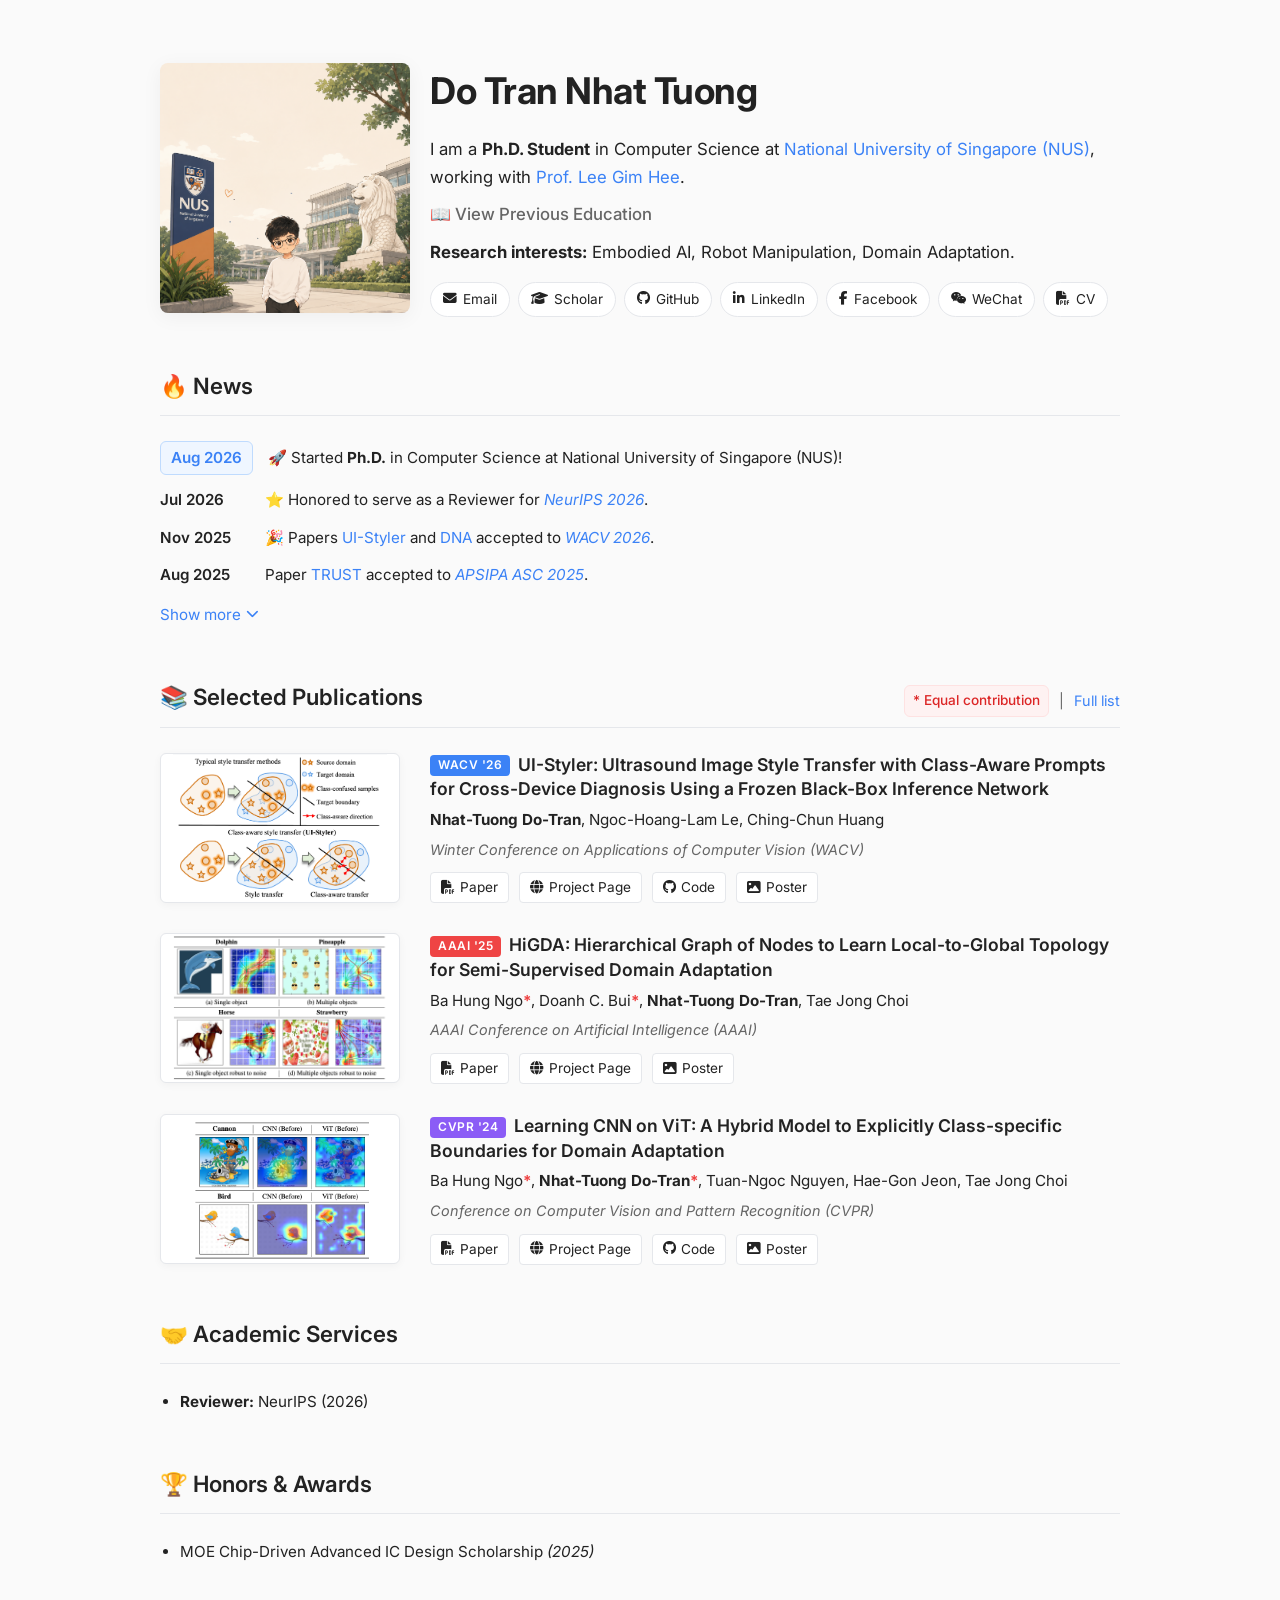
==== index.html @ 67ffa485 "Update Page" ====
<!DOCTYPE html>
<html lang="en">
<head>
    <meta charset="UTF-8">
    <meta name="viewport" content="width=device-width, initial-scale=1.0">
    <title>Tuong | Personal Page</title>
    <!-- Google Fonts: Inter -->
    <link href="https://fonts.googleapis.com/css2?family=Inter:wght@300;400;500;600;700&display=swap" rel="stylesheet">
    <!-- FontAwesome icons -->
    <link rel="stylesheet" href="https://cdnjs.cloudflare.com/ajax/libs/font-awesome/6.4.0/css/all.min.css">
    <style>
        :root {
            --bg-color: #fafafa;
            --text-main: #222222;
            --text-muted: #666666;
            --link-color: #3b82f6; 
            --card-bg: #ffffff;
            --border-color: #e5e7eb;
            --equal-contrib-color: #ef4444; /* Màu đỏ cho dấu sao */
        }

        * {
            box-sizing: border-box;
            margin: 0;
            padding: 0;
        }

        body {
            font-family: 'Inter', sans-serif;
            background-color: var(--bg-color);
            color: var(--text-main);
            line-height: 1.7;
            -webkit-font-smoothing: antialiased;
        }

        .container {
            max-width: 1000px;
            margin: 0 auto;
            padding: 60px 20px;
        }

        a {
            color: var(--link-color);
            text-decoration: none;
            font-weight: 400;
            transition: color 0.2s ease, text-decoration 0.2s ease;
        }

        a:hover {
            text-decoration: underline;
        }

        /* Profile Section Styles */
        .profile-section {
            display: flex;
            align-items: center;
            gap: 20px;
            margin-bottom: 50px;
        }

        .profile-img {
            width: 250px; 
            height: 250px; 
            object-fit: cover;
            border-radius: 8px; 
            box-shadow: 0 4px 20px rgba(0, 0, 0, 0.05);
            flex-shrink: 0;
        }

        .profile-info h1 {
            font-size: 2.3rem;
            font-weight: 700;
            margin-bottom: 12px;
            letter-spacing: -0.5px;
        }

        .profile-info p {
            font-size: 1.05rem;
            color: var(--text-main);
            margin-bottom: 8px;
        }
        
        /* Education Dropdown Styles */
        .edu-details {
            margin-bottom: 10px;
        }
        
        .edu-details summary {
            font-size: 1.05rem;
            color: var(--text-muted);
            cursor: pointer;
            font-weight: 500;
            display: inline-flex;
            align-items: center;
            gap: 5px;
            user-select: none;
            transition: color 0.2s ease;
        }
        
        .edu-details summary:hover {
            color: var(--link-color);
        }

        .edu-details-content {
            padding-left: 15px;
            border-left: 2px solid var(--border-color);
            margin-top: 8px;
            margin-bottom: 15px;
            animation: fadeIn 0.3s ease;
        }
        
        .edu-details-content p {
            font-size: 0.95rem;
            margin-bottom: 5px;
        }
        
        .edu-details-content p:last-child {
            margin-bottom: 0;
        }

        @keyframes fadeIn {
            from { opacity: 0; transform: translateY(-5px); }
            to { opacity: 1; transform: translateY(0); }
        }

        /* Social Links & CV Button Styles */
        .social-links {
            display: flex;
            gap: 8px; 
            margin-top: 15px;
            flex-wrap: wrap; 
        }

        .social-links a, .social-links button {
            display: inline-flex;
            align-items: center;
            justify-content: center;
            padding: 5px 12px; 
            border-radius: 20px;
            background-color: var(--card-bg);
            color: var(--text-main);
            border: 1px solid var(--border-color);
            font-size: 0.85rem; 
            font-family: inherit;
            cursor: pointer;
            transition: all 0.2s ease;
            gap: 6px; 
        }

        .social-links a:hover, .social-links button:hover {
            background-color: var(--text-main);
            color: white;
            text-decoration: none;
            border-color: var(--text-main);
            transform: translateY(-2px);
        }

        /* General Section Styles */
        section {
            margin-bottom: 50px;
        }

        .section-header-wrap {
            display: flex;
            justify-content: space-between;
            align-items: baseline;
            border-bottom: 1px solid var(--border-color);
            padding-bottom: 10px;
            margin-bottom: 25px;
        }

        .section-title {
            font-size: 1.4rem;
            font-weight: 600;
            color: var(--text-main);
        }

        /* News Section Styles */
        .news-list {
            list-style: none;
        }

        .news-item {
            display: flex;
            gap: 15px;
            margin-bottom: 12px;
            font-size: 0.95rem;
            align-items: center;
        }

        .news-date {
            font-weight: 600;
            color: var(--text-main);
            min-width: 90px;
            flex-shrink: 0;
        }

        .edu-milestone-date {
            background-color: #eff6ff;
            color: var(--link-color) !important;
            padding: 3px 10px;
            border-radius: 6px;
            border: 1px solid #bfdbfe;
            text-align: center;
            font-weight: 600;
        }
        
        .hidden-news {
            display: none;
        }
        
        .toggle-news-btn {
            background: none;
            border: none;
            color: var(--link-color);
            cursor: pointer;
            font-size: 0.95rem;
            font-family: inherit;
            padding: 0;
            margin-top: 5px;
            display: inline-flex;
            align-items: center;
            gap: 5px;
        }
        
        .toggle-news-btn:hover {
            text-decoration: underline;
        }

        /* Publications Section Styles */
        .section-notes {
            font-size: 0.9rem;
            color: var(--text-muted);
            display: flex;
            align-items: center;
            gap: 10px;
        }
        
        .highlight-equal {
            background-color: #fef2f2;
            color: #dc2626;
            padding: 3px 8px;
            border-radius: 6px;
            font-weight: 500;
            font-size: 0.85rem;
            border: 1px solid #fee2e2;
        }

        .equal-star {
            color: var(--equal-contrib-color);
            font-weight: 700;
        }

        .paper-card {
            display: flex;
            gap: 30px;
            margin-bottom: 30px;
        }

        .paper-img-wrapper {
            position: relative;
            width: 240px;
            height: 150px;
            flex-shrink: 0;
        }

        .paper-img {
            width: 100%;
            height: 100%;
            object-fit: contain;
            background-color: #ffffff;
            border-radius: 6px;
            border: 1px solid var(--border-color);
            box-shadow: 0 2px 8px rgba(0,0,0,0.04);
        }

        /* Conference Badge Style */
        .conf-badge {
            display: inline-block;
            color: #ffffff;
            font-size: 0.75rem;
            font-weight: 600;
            padding: 2px 8px;
            border-radius: 4px;
            letter-spacing: 0.5px;
            margin-right: 8px;
            vertical-align: middle;
        }
        
        .badge-wacv { background-color: #3b82f6; } 
        .badge-aaai { background-color: #ef4444; } 
        .badge-cvpr { background-color: #8b5cf6; } 

        .paper-content {
            display: flex;
            flex-direction: column;
            justify-content: flex-start;
        }

        .paper-title {
            font-size: 1.1rem;
            font-weight: 600;
            color: var(--text-main);
            margin-bottom: 5px;
            line-height: 1.4;
        }

        .paper-authors {
            font-size: 0.95rem;
            color: var(--text-main);
            margin-bottom: 5px;
        }

        .paper-venue {
            font-size: 0.9rem;
            font-style: italic;
            color: var(--text-muted);
            margin-bottom: 10px;
        }

        .paper-links {
            display: flex;
            gap: 10px;
            flex-wrap: wrap;
        }

        .paper-links a {
            font-size: 0.85rem;
            color: var(--text-main);
            border: 1px solid var(--border-color);
            padding: 3px 10px;
            border-radius: 4px;
            background: var(--card-bg);
            text-decoration: none;
            transition: all 0.2s;
            display: inline-flex;
            align-items: center;
            gap: 5px;
        }

        .paper-links a:hover {
            background: var(--text-main);
            color: white;
            border-color: var(--text-main);
        }

        /* Bullet List Styles for Services & Awards */
        .bullet-list {
            list-style-type: disc;
            padding-left: 20px;
            color: var(--text-main);
        }
        
        .bullet-list li {
            margin-bottom: 8px;
            font-size: 0.95rem;
        }

        /* WeChat QR Modal Styles */
        .modal {
            display: none;
            position: fixed;
            top: 0; left: 0; width: 100%; height: 100%;
            background-color: rgba(0,0,0,0.5);
            z-index: 1000;
            justify-content: center;
            align-items: center;
            backdrop-filter: blur(4px);
        }

        .modal-content {
            background: white;
            padding: 20px;
            border-radius: 12px;
            text-align: center;
            position: relative;
            max-width: 300px;
        }

        .modal-content img {
            max-width: 100%;
            border-radius: 8px;
        }

        .close-modal {
            position: absolute;
            top: 10px;
            right: 15px;
            font-size: 24px;
            cursor: pointer;
            color: #888;
        }

        /* Responsive Design */
        @media (max-width: 768px) {
            .profile-section {
                flex-direction: column;
                text-align: center;
            }
            .social-links {
                justify-content: center;
            }
            .section-header-wrap {
                flex-direction: column;
                align-items: flex-start;
                gap: 5px;
            }
            .paper-card {
                flex-direction: column;
                gap: 15px;
            }
            .paper-img-wrapper {
                width: 100%;
                height: auto;
                max-width: 300px;
                margin: 0 auto;
            }
            .paper-img {
                height: auto;
                aspect-ratio: 1.6;
            }
        }
    </style>
</head>
<body>

    <div class="container">
        <!-- Profile Section -->
        <section class="profile-section">
            <img src="images/profile.PNG" alt="Do Tran Nhat Tuong" class="profile-img">
            <div class="profile-info">
                <h1>Do Tran Nhat Tuong</h1>
                <p>I am a <strong>Ph.D. Student</strong> in Computer Science at <a href="https://www.comp.nus.edu.sg/" target="_blank">National University of Singapore (NUS)</a>, working with <a href="https://www.comp.nus.edu.sg/~leegh/" target="_blank">Prof. Lee Gim Hee</a>.</p>
                
                <!-- Collapsible Education Details -->
                <details class="edu-details">
                    <summary>📖 View Previous Education</summary>
                    <div class="edu-details-content">
                        <p>Previously, I received <strong>Master's</strong> degree in Computer Science at <a href="https://eecsigp.nycu.edu.tw/" target="_blank">National Yang Ming Chiao Tung University (NYCU)</a>, advised by <a href="https://nycu-acm.github.io/ACM_NYCU_website/" target="_blank">Prof. Ching-Chun Huang</a>.</p>
                        <p>Before that, I obtained <strong>Bachelor's</strong> degree at <a href="https://en.hcmute.edu.vn/" target="_blank">Ho Chi Minh City University of Technology and Education (HCMUTE)</a>, advised by <a href="mailto:hieuntr@hcmute.edu.vn">Trung-Hieu Nguyen</a> and <a href="https://scholar.google.com/citations?user=qJ7mWjoAAAAJ" target="_blank">Vu-Hoang Tran</a>.</p>
                    </div>
                </details>
                
                <p><strong>Research interests:</strong> Embodied AI, Robot Manipulation, Domain Adaptation.</p>
                
                <!-- Social & Contact Links -->
                <div class="social-links">
                    <a href="mailto:tuongdotn@u.nus.edu"><i class="fas fa-envelope"></i> Email</a>
                    <a href="https://scholar.google.com/citations?user=UUT7AlUAAAAJ" target="_blank"><i class="fas fa-graduation-cap"></i> Scholar</a>
                    <a href="https://github.com/dotrannhattuong" target="_blank"><i class="fab fa-github"></i> GitHub</a>
                    <a href="https://www.linkedin.com/in/nhat-tuong-do-tran-631215251/" target="_blank"><i class="fab fa-linkedin-in"></i> LinkedIn</a>
                    <a href="https://www.facebook.com/tuong.do.735" target="_blank"><i class="fab fa-facebook-f"></i> Facebook</a>
                    <button onclick="openModal()"><i class="fab fa-weixin"></i> WeChat</button>
                    <a href="https://drive.google.com/file/d/1Uxs-_uDzwR2gE0jSJwXXfY9FnVo6SeeQ/view?usp=sharing" target="_blank"><i class="fas fa-file-pdf"></i> CV</a>
                </div>
            </div>
        </section>

        <!-- News Section -->
        <section>
            <div class="section-header-wrap">
                <h2 class="section-title">🔥 News</h2>
            </div>
            <ul class="news-list">
                <!-- Highlighted Educational & Professional Milestones -->
                <li class="news-item">
                    <div class="news-date edu-milestone-date">Aug 2026</div>
                    <div>🚀 Started <strong>Ph.D.</strong> in Computer Science at National University of Singapore (NUS)!</div>
                </li>
                <li class="news-item">
                    <div class="news-date">Jul 2026</div>
                    <div>⭐ Honored to serve as a Reviewer for <a href="https://neurips.cc/" target="_blank"><em>NeurIPS 2026</em></a>.</div>
                </li>
                <li class="news-item">
                    <div class="news-date">Nov 2025</div>
                    <div>🎉 Papers <a href="https://dotrannhattuong.github.io/UIStyler/" target="_blank">UI-Styler</a> and <a href="https://arxiv.org/abs/2511.22064" target="_blank">DNA</a> accepted to <a href="https://wacv.thecvf.com/Conferences/2026" target="_blank"><em>WACV 2026</em></a>.</div>
                </li>
                <li class="news-item">
                    <div class="news-date">Aug 2025</div>
                    <div>Paper <a href="https://arxiv.org/abs/2509.00508" target="_blank">TRUST</a> accepted to <a href="https://www.apsipa.com/asc_web/apsipa2025/wp/submissionguidelines/" target="_blank"><em>APSIPA ASC 2025</em></a>.</div>
                </li>
                
                <!-- Hidden Older News -->
                <li class="news-item hidden-news">
                    <div class="news-date edu-milestone-date">Jul 2025</div>
                    <div><i class="fas fa-graduation-cap edu-icon" style="color: blue;"></i> Completed <strong>Master</strong> in Computer Science at National Yang Ming Chiao Tung University (NYCU)!</div>
                </li>
                <li class="news-item hidden-news">
                    <div class="news-date">Dec 2024</div>
                    <div>🎉 Paper <a href="https://arxiv.org/pdf/2412.11819" target="_blank">HiGDA</a> accepted to <a href="https://aaai.org/conference/aaai/aaai-25/" target="_blank"><em>AAAI 2025</em></a>.</div>
                </li>
                <li class="news-item hidden-news">
                    <div class="news-date">Sep 2024</div>
                    <div>🎉 Paper <a href="https://openaccess.thecvf.com/content/ACCV2024/papers/Tai_DA2_Degree-Accumulated_Data_Augmentation_on_Point_Clouds_with_Curriculum_Dynamic_ACCV_2024_paper.pdf" target="_blank">DA^2</a> accepted to <a href="https://openaccess.thecvf.com/ACCV2024" target="_blank"><em>ACCV 2024</em></a>.</div>
                </li>
                <li class="news-item hidden-news">
                    <div class="news-date">Jun 2024</div>
                    <div>Paper "Improving Video Retrieval Systems Using Multimodal Fusion and Re-Ranking Algorithm" accepted to <em>GTSD 2024</em>.</div>
                </li>
                <li class="news-item hidden-news">
                    <div class="news-date edu-milestone-date">Feb 2024</div>
                    <div>🚀 Started <strong>Master</strong> in Computer Science at National Yang Ming Chiao Tung University (NYCU)!</div>
                </li>
                <li class="news-item hidden-news">
                    <div class="news-date">Feb 2024</div>
                    <div>🎉 Paper <a href="https://dotrannhattuong.github.io/ECB/website/" target="_blank">ECB</a> accepted to <a href="https://cvpr.thecvf.com/Conferences/2024" target="_blank"><em>CVPR 2024</em></a>.</div>
                </li>
                <li class="news-item hidden-news">
                    <div class="news-date">Jan 2024</div>
                    <div>Paper "Indirect: invertible and discrete noisy image rescaling with enhancement from case-dependent textures" accepted to <em>Multimedia Systems</em>.</div>
                </li>
                <li class="news-item hidden-news">
                    <div class="news-date">May 2023</div>
                    <div>Paper "Efficient Video Retrieval Method Based on Transition Detection and Video Metadata Information" accepted to <em>ICSSE 2023</em>.</div>
                </li>
                <li class="news-item hidden-news">
                    <div class="news-date">Apr 2023</div>
                    <div>Paper "Comprehensive Visual Features and Pseudo Labeling for Robust Natural Language-Based Vehicle Retrieval" accepted to CVPR Workshop 2023 (AI CITY CHALLENGE).</div>
                </li>
            </ul>
            <button id="toggleNewsBtn" class="toggle-news-btn" onclick="toggleNews()">
                Show more <i class="fas fa-chevron-down" style="font-size: 0.8rem;"></i>
            </button>
        </section>

        <!-- Selected Publications Section -->
        <section>
            <div class="section-header-wrap">
                <h2 class="section-title">📚 Selected Publications</h2>
                <div class="section-notes">
                    <span class="highlight-equal">* Equal contribution</span> <span>|</span> <a href="https://scholar.google.com/citations?user=UUT7AlUAAAAJ" target="_blank">Full list</a>
                </div>
            </div>

            <!-- Publication 1: UI-Styler -->
            <div class="paper-card">
                <div class="paper-img-wrapper">
                    <img src="images/UI-Styler.png" alt="UI-Styler" class="paper-img">
                </div>
                <div class="paper-content">
                    <div class="paper-title">
                        <span class="conf-badge badge-wacv">WACV '26</span>UI-Styler: Ultrasound Image Style Transfer with Class-Aware Prompts for Cross-Device Diagnosis Using a Frozen Black-Box Inference Network
                    </div>
                    <div class="paper-authors">
                        <strong>Nhat-Tuong Do-Tran</strong>, Ngoc-Hoang-Lam Le, Ching-Chun Huang
                    </div>
                    <div class="paper-venue">Winter Conference on Applications of Computer Vision (WACV)</div>
                    <div class="paper-links">
                        <a href="https://arxiv.org/pdf/2511.17155" target="_blank"><i class="fas fa-file-pdf"></i> Paper</a>
                        <a href="https://dotrannhattuong.github.io/UIStyler/" target="_blank"><i class="fas fa-globe"></i> Project Page</a>
                        <a href="https://github.com/nycu-acm/UIStyler" target="_blank"><i class="fab fa-github"></i> Code</a>
                        <a href="https://wacv.thecvf.com/media/PosterPDFs/WACV%202026/576.png?t=1771572590.8286595" target="_blank"><i class="fas fa-image"></i> Poster</a>
                    </div>
                </div>
            </div>

            <!-- Publication 2: HiGDA -->
            <div class="paper-card">
                <div class="paper-img-wrapper">
                    <img src="images/HiGDA.png" alt="HiGDA" class="paper-img">
                </div>
                <div class="paper-content">
                    <div class="paper-title">
                        <span class="conf-badge badge-aaai">AAAI '25</span>HiGDA: Hierarchical Graph of Nodes to Learn Local-to-Global Topology for Semi-Supervised Domain Adaptation
                    </div>
                    <div class="paper-authors">
                        Ba Hung Ngo<span class="equal-star">*</span>, Doanh C. Bui<span class="equal-star">*</span>, <strong>Nhat-Tuong Do-Tran</strong>, Tae Jong Choi
                    </div>
                    <div class="paper-venue">AAAI Conference on Artificial Intelligence (AAAI)</div>
                    <div class="paper-links">
                        <a href="https://arxiv.org/pdf/2412.11819" target="_blank"><i class="fas fa-file-pdf"></i> Paper</a>
                        <a href="https://underline.io/lecture/110811-higda-hierarchical-graph-of-nodes-to-learn-local-to-global-topology-for-semi-supervised-domain-adaptation" target="_blank"><i class="fas fa-globe"></i> Project Page</a>
                        <a href="https://underline.io/lecture/110811-higda-hierarchical-graph-of-nodes-to-learn-local-to-global-topology-for-semi-supervised-domain-adaptation?posterExpanded=true" target="_blank"><i class="fas fa-image"></i> Poster</a>
                    </div>
                </div>
            </div>

            <!-- Publication 3: Learning CNN on ViT -->
            <div class="paper-card">
                <div class="paper-img-wrapper">
                    <img src="images/ECB.png" alt="Learning CNN on ViT" class="paper-img">
                </div>
                <div class="paper-content">
                    <div class="paper-title">
                        <span class="conf-badge badge-cvpr">CVPR '24</span>Learning CNN on ViT: A Hybrid Model to Explicitly Class-specific Boundaries for Domain Adaptation
                    </div>
                    <div class="paper-authors">
                        Ba Hung Ngo<span class="equal-star">*</span>, <strong>Nhat-Tuong Do-Tran<span class="equal-star">*</span></strong>, Tuan-Ngoc Nguyen, Hae-Gon Jeon, Tae Jong Choi
                    </div>
                    <div class="paper-venue">Conference on Computer Vision and Pattern Recognition (CVPR)</div>
                    <div class="paper-links">
                        <a href="https://arxiv.org/pdf/2403.18360" target="_blank"><i class="fas fa-file-pdf"></i> Paper</a>
                        <a href="https://dotrannhattuong.github.io/ECB/website/" target="_blank"><i class="fas fa-globe"></i> Project Page</a>
                        <a href="https://github.com/dotrannhattuong/ECB" target="_blank"><i class="fab fa-github"></i> Code</a>
                        <a href="https://cvpr.thecvf.com/media/PosterPDFs/CVPR%202024/31056.png?t=1715258066.8693933" target="_blank"><i class="fas fa-image"></i> Poster</a>
                    </div>
                </div>
            </div>
        </section>

        <!-- Academic Services Section -->
        <section>
            <div class="section-header-wrap">
                <h2 class="section-title">🤝 Academic Services</h2>
            </div>
            <ul class="bullet-list">
                <li><strong>Reviewer:</strong> NeurIPS (2026)</li>
            </ul>
        </section>

        <!-- Honors & Awards Section -->
        <section>
            <div class="section-header-wrap">
                <h2 class="section-title">🏆 Honors & Awards</h2>
            </div>
            <ul class="bullet-list">
                <li>MOE Chip-Driven Advanced IC Design Scholarship <i>(2025)</i></li>
            </ul>
        </section>

    </div>

    <!-- WeChat QR Modal Window -->
    <div id="wechatModal" class="modal">
        <div class="modal-content">
            <span class="close-modal" onclick="closeModal()">&times;</span>
            <h3 style="margin-bottom: 15px; font-size: 1.1rem;">My WeChat</h3>
            <img src="images/wechat_qr.JPG" alt="WeChat QR Code">
        </div>
    </div>

    <!-- JavaScript for Modal and News Toggle -->
    <script>
        // Modal functionality for WeChat QR code
        var modal = document.getElementById("wechatModal");
        
        function openModal() {
            modal.style.display = "flex";
        }
        
        function closeModal() {
            modal.style.display = "none";
        }
        
        window.onclick = function(event) {
            if (event.target == modal) {
                modal.style.display = "none";
            }
        }

        // Toggle functionality for "Show more" / "Show less" news items
        function toggleNews() {
            var hiddenItems = document.querySelectorAll('.hidden-news');
            var btn = document.getElementById('toggleNewsBtn');
            var isHidden = hiddenItems[0].style.display === '' || hiddenItems[0].style.display === 'none';

            hiddenItems.forEach(function(item) {
                item.style.display = isHidden ? 'flex' : 'none';
            });

            if (isHidden) {
                btn.innerHTML = 'Show less <i class="fas fa-chevron-up" style="font-size: 0.8rem;"></i>';
            } else {
                btn.innerHTML = 'Show more <i class="fas fa-chevron-down" style="font-size: 0.8rem;"></i>';
            }
        }
    </script>
</body>
</html>
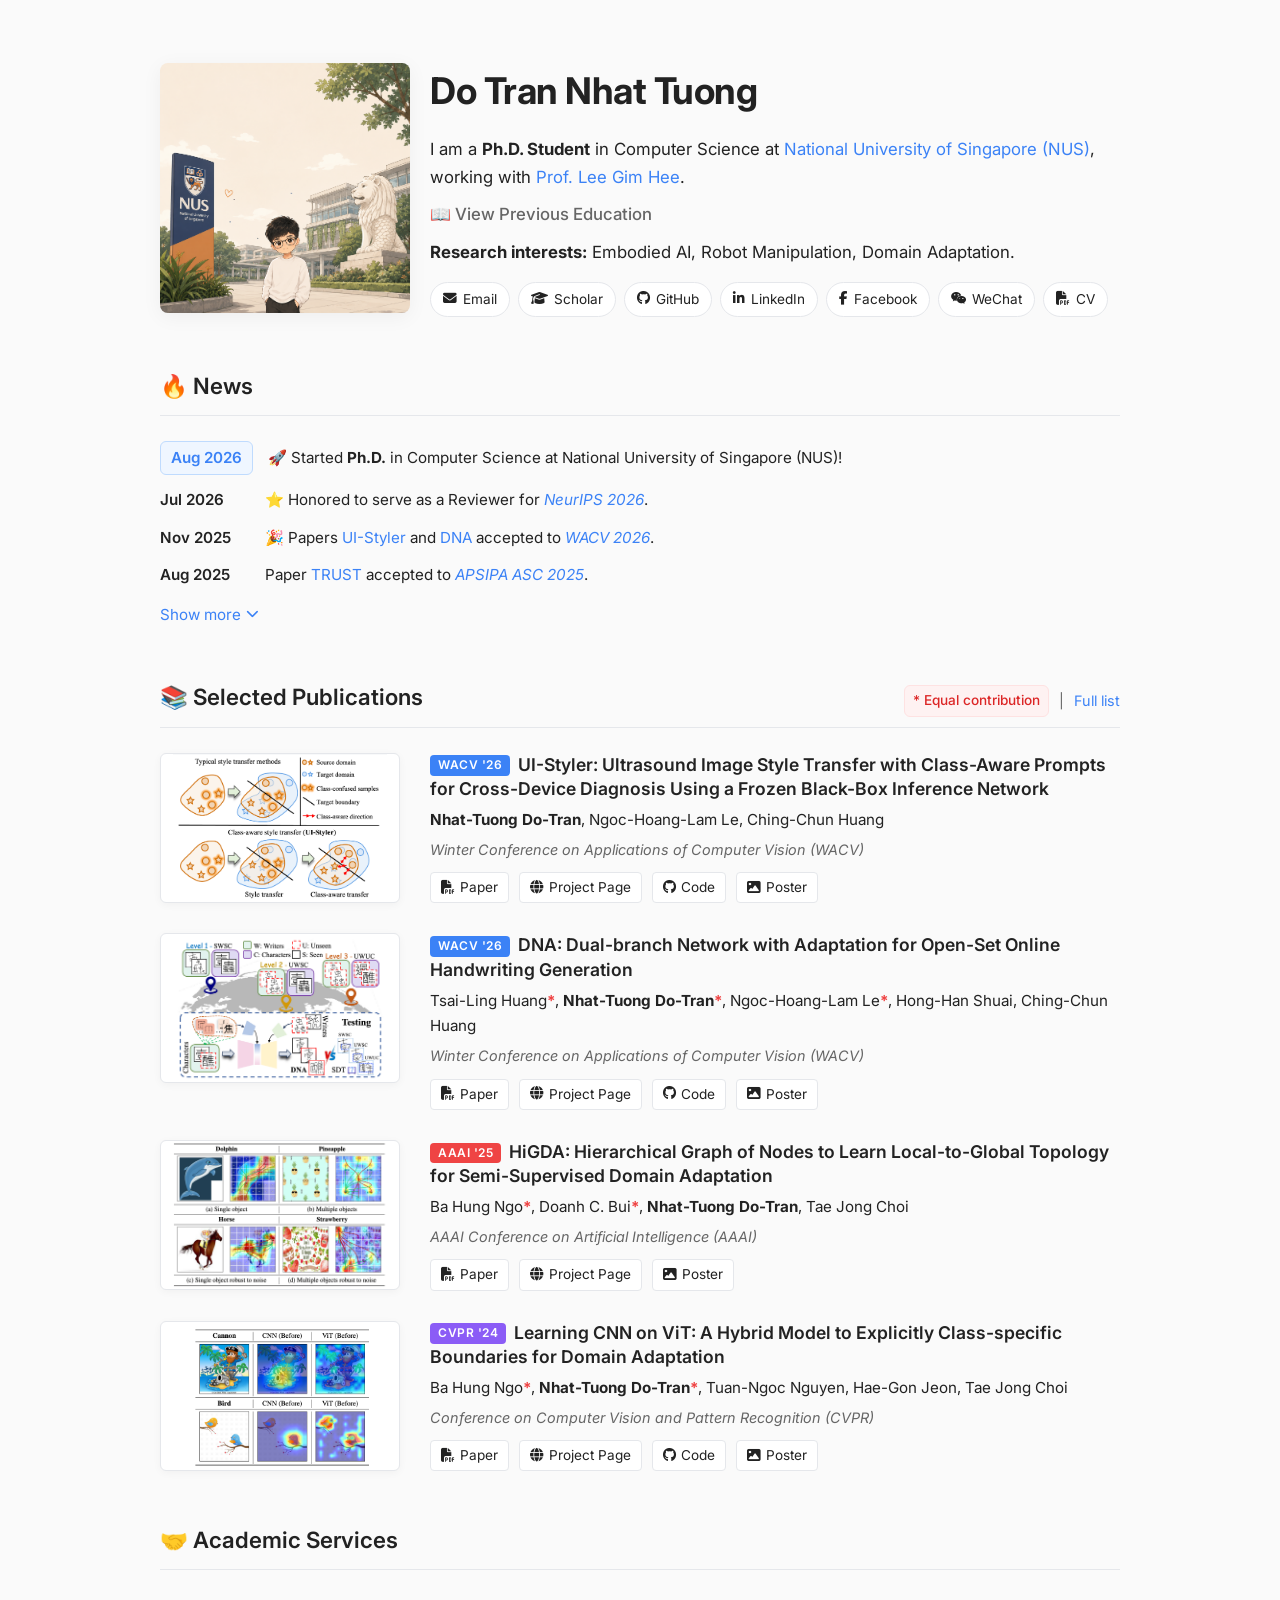
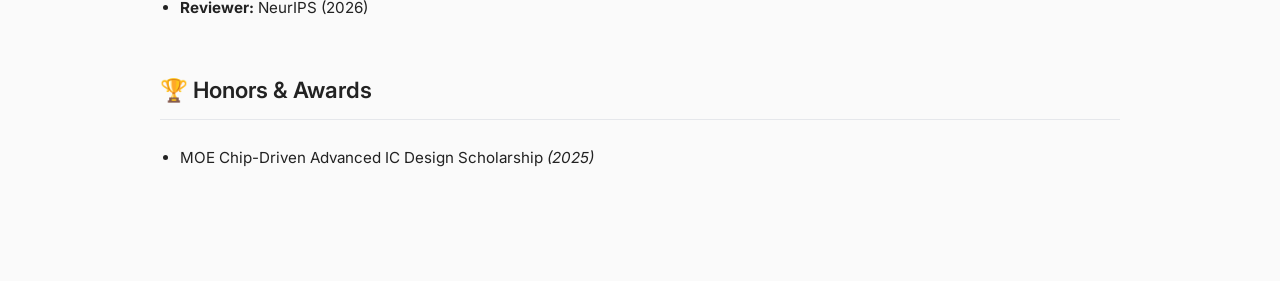
==== commit a70e869d: "Update Page" ====
--- a/index.html
+++ b/index.html
@@ -473,11 +473,11 @@
                 </li>
                 <li class="news-item">
                     <div class="news-date">Nov 2025</div>
-                    <div>🎉 Papers <a href="https://dotrannhattuong.github.io/UIStyler/" target="_blank">UI-Styler</a> and <a href="https://arxiv.org/abs/2511.22064" target="_blank">DNA</a> accepted to <a href="https://wacv.thecvf.com/Conferences/2026" target="_blank"><em>WACV 2026</em></a>.</div>
+                    <div>🎉 Papers <a href="https://dotrannhattuong.github.io/UIStyler/" target="_blank">UI-Styler</a> and <a href="https://arxiv.org/abs/2511.22064" target="_blank">DNA</a> accepted to <a href="https://wacv2026.thecvf.com/" target="_blank"><em>WACV 2026</em></a>.</div>
                 </li>
                 <li class="news-item">
                     <div class="news-date">Aug 2025</div>
-                    <div>Paper <a href="https://arxiv.org/abs/2509.00508" target="_blank">TRUST</a> accepted to <a href="https://www.apsipa.com/asc_web/apsipa2025/wp/submissionguidelines/" target="_blank"><em>APSIPA ASC 2025</em></a>.</div>
+                    <div>Paper <a href="https://arxiv.org/abs/2509.00508" target="_blank">TRUST</a> accepted to <a href="https://www.apsipa2025.org/" target="_blank"><em>APSIPA ASC 2025</em></a>.</div>
                 </li>
                 
                 <!-- Hidden Older News -->
@@ -491,7 +491,7 @@
                 </li>
                 <li class="news-item hidden-news">
                     <div class="news-date">Sep 2024</div>
-                    <div>🎉 Paper <a href="https://openaccess.thecvf.com/content/ACCV2024/papers/Tai_DA2_Degree-Accumulated_Data_Augmentation_on_Point_Clouds_with_Curriculum_Dynamic_ACCV_2024_paper.pdf" target="_blank">DA^2</a> accepted to <a href="https://openaccess.thecvf.com/ACCV2024" target="_blank"><em>ACCV 2024</em></a>.</div>
+                    <div>🎉 Paper <a href="https://openaccess.thecvf.com/content/ACCV2024/papers/Tai_DA2_Degree-Accumulated_Data_Augmentation_on_Point_Clouds_with_Curriculum_Dynamic_ACCV_2024_paper.pdf" target="_blank">DA^2</a> accepted to <a href="https://accv2024.org/" target="_blank"><em>ACCV 2024</em></a>.</div>
                 </li>
                 <li class="news-item hidden-news">
                     <div class="news-date">Jun 2024</div>
@@ -503,7 +503,7 @@
                 </li>
                 <li class="news-item hidden-news">
                     <div class="news-date">Feb 2024</div>
-                    <div>🎉 Paper <a href="https://dotrannhattuong.github.io/ECB/website/" target="_blank">ECB</a> accepted to <a href="https://cvpr.thecvf.com/Conferences/2024" target="_blank"><em>CVPR 2024</em></a>.</div>
+                    <div>🎉 Paper <a href="https://dotrannhattuong.github.io/ECB/website/" target="_blank">ECB</a> accepted to <a href="https://cvpr.thecvf.com/" target="_blank"><em>CVPR 2024</em></a>.</div>
                 </li>
                 <li class="news-item hidden-news">
                     <div class="news-date">Jan 2024</div>
@@ -554,7 +554,29 @@
                 </div>
             </div>
 
-            <!-- Publication 2: HiGDA -->
+            <!-- Publication 2: DNA -->
+            <div class="paper-card">
+                <div class="paper-img-wrapper">
+                    <img src="images/DNA.png" alt="DNA" class="paper-img">
+                </div>
+                <div class="paper-content">
+                    <div class="paper-title">
+                        <span class="conf-badge badge-wacv">WACV '26</span>DNA: Dual-branch Network with Adaptation for Open-Set Online Handwriting Generation
+                    </div>
+                    <div class="paper-authors">
+                        Tsai-Ling Huang<span class="equal-star">*</span>, <strong>Nhat-Tuong Do-Tran</strong><span class="equal-star">*</span>, Ngoc-Hoang-Lam Le<span class="equal-star">*</span>, Hong-Han Shuai, Ching-Chun Huang
+                    </div>
+                    <div class="paper-venue">Winter Conference on Applications of Computer Vision (WACV)</div>
+                    <div class="paper-links">
+                        <a href="https://arxiv.org/abs/2511.22064" target="_blank"><i class="fas fa-file-pdf"></i> Paper</a>
+                        <a href="https://wacv.thecvf.com/virtual/2026/poster/915" target="_blank"><i class="fas fa-globe"></i> Project Page</a>
+                        <a href="https://github.com/nycu-acm/DNA" target="_blank"><i class="fab fa-github"></i> Code</a>
+                        <a href="https://wacv.thecvf.com/media/PosterPDFs/WACV%202026/915.png?t=1771572847.4441223" target="_blank"><i class="fas fa-image"></i> Poster</a>
+                    </div>
+                </div>
+            </div>
+
+            <!-- Publication 3: HiGDA -->
             <div class="paper-card">
                 <div class="paper-img-wrapper">
                     <img src="images/HiGDA.png" alt="HiGDA" class="paper-img">
@@ -575,7 +597,7 @@
                 </div>
             </div>
 
-            <!-- Publication 3: Learning CNN on ViT -->
+            <!-- Publication 4: Learning CNN on ViT -->
             <div class="paper-card">
                 <div class="paper-img-wrapper">
                     <img src="images/ECB.png" alt="Learning CNN on ViT" class="paper-img">
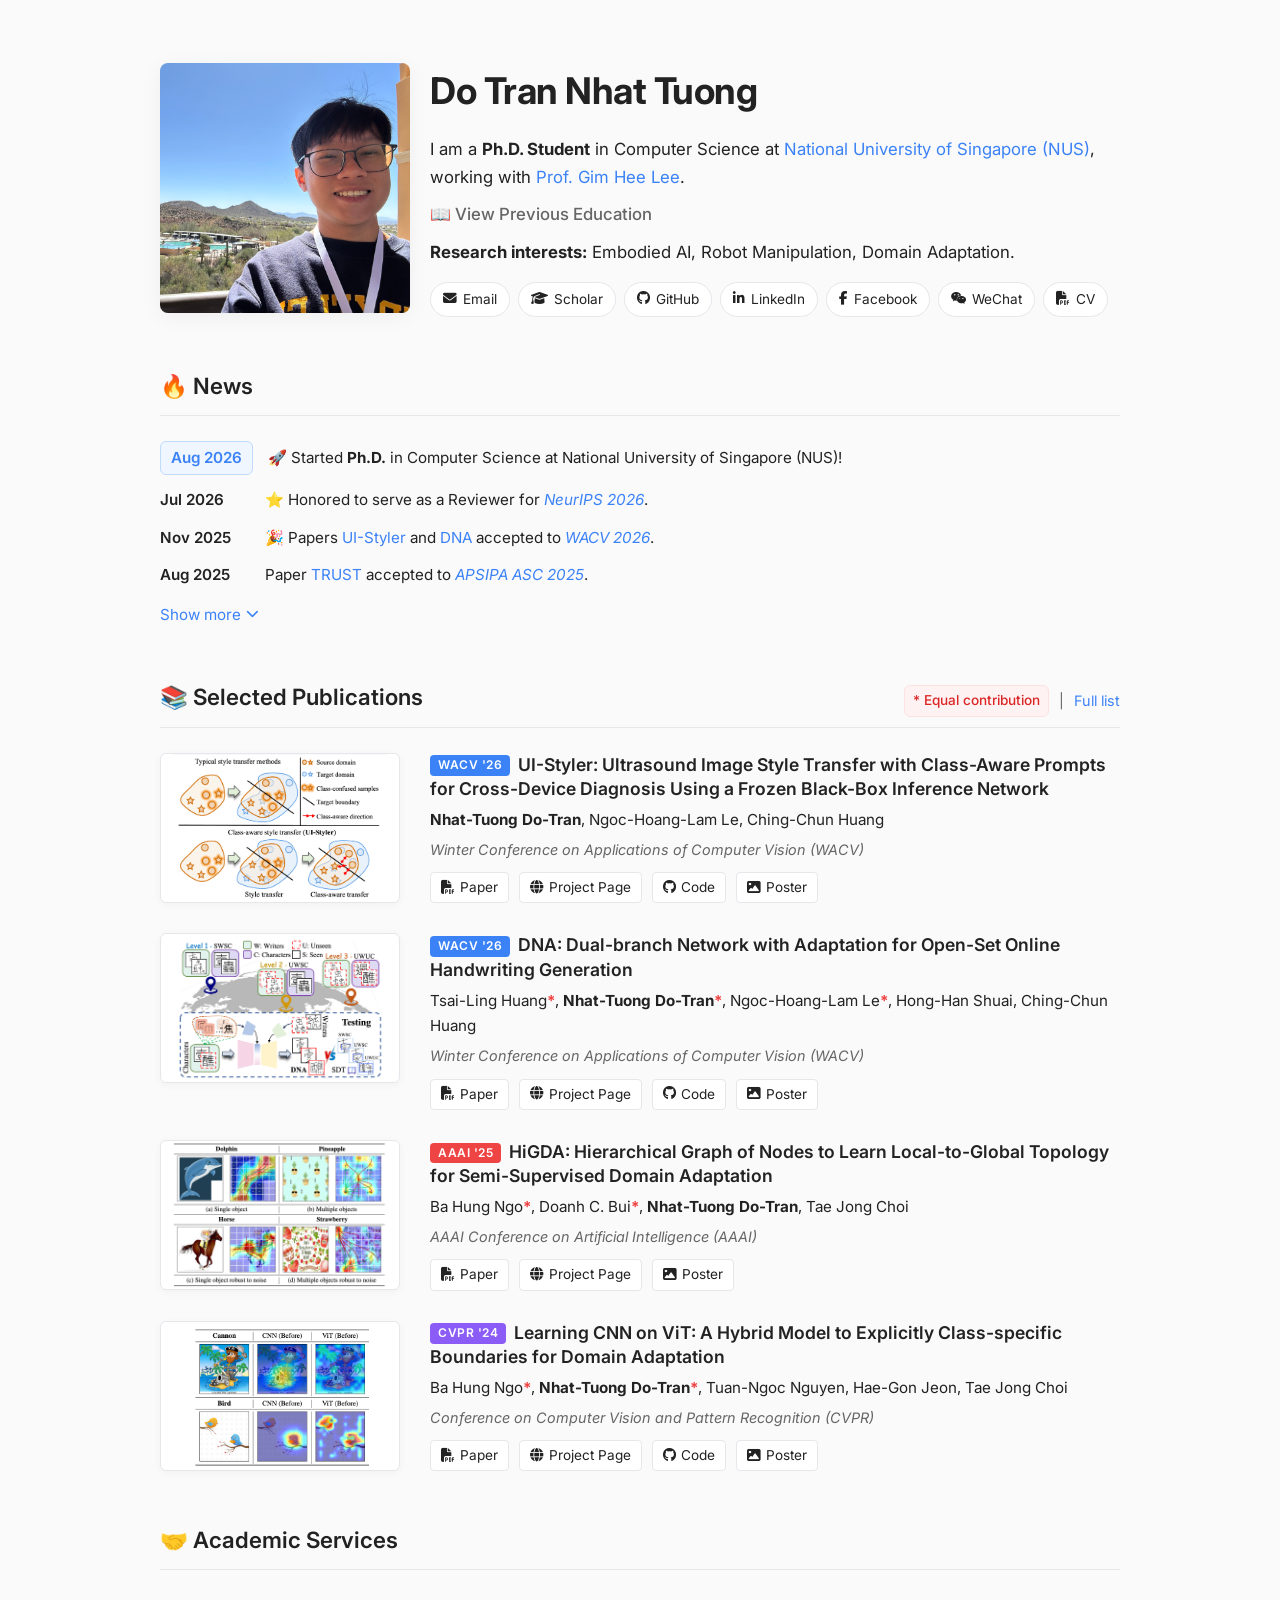
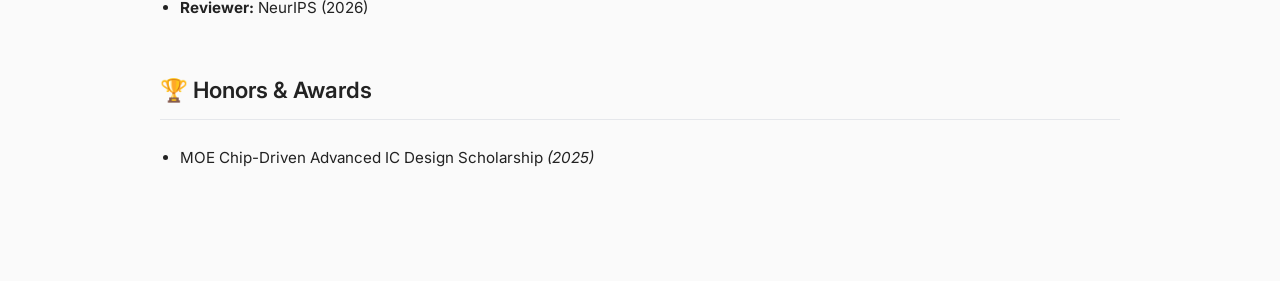
==== commit 0c4c32c5: "Update page" ====
--- a/index.html
+++ b/index.html
@@ -430,7 +430,7 @@
             <img src="images/profile.PNG" alt="Do Tran Nhat Tuong" class="profile-img">
             <div class="profile-info">
                 <h1>Do Tran Nhat Tuong</h1>
-                <p>I am a <strong>Ph.D. Student</strong> in Computer Science at <a href="https://www.comp.nus.edu.sg/" target="_blank">National University of Singapore (NUS)</a>, working with <a href="https://www.comp.nus.edu.sg/~leegh/" target="_blank">Prof. Lee Gim Hee</a>.</p>
+                <p>I am a <strong>Ph.D. Student</strong> in Computer Science at <a href="https://www.comp.nus.edu.sg/" target="_blank">National University of Singapore (NUS)</a>, working with <a href="https://www.comp.nus.edu.sg/~leegh/" target="_blank">Prof. Gim Hee Lee</a>.</p>
                 
                 <!-- Collapsible Education Details -->
                 <details class="edu-details">
@@ -688,4 +688,4 @@
         }
     </script>
 </body>
-</html>+</html>
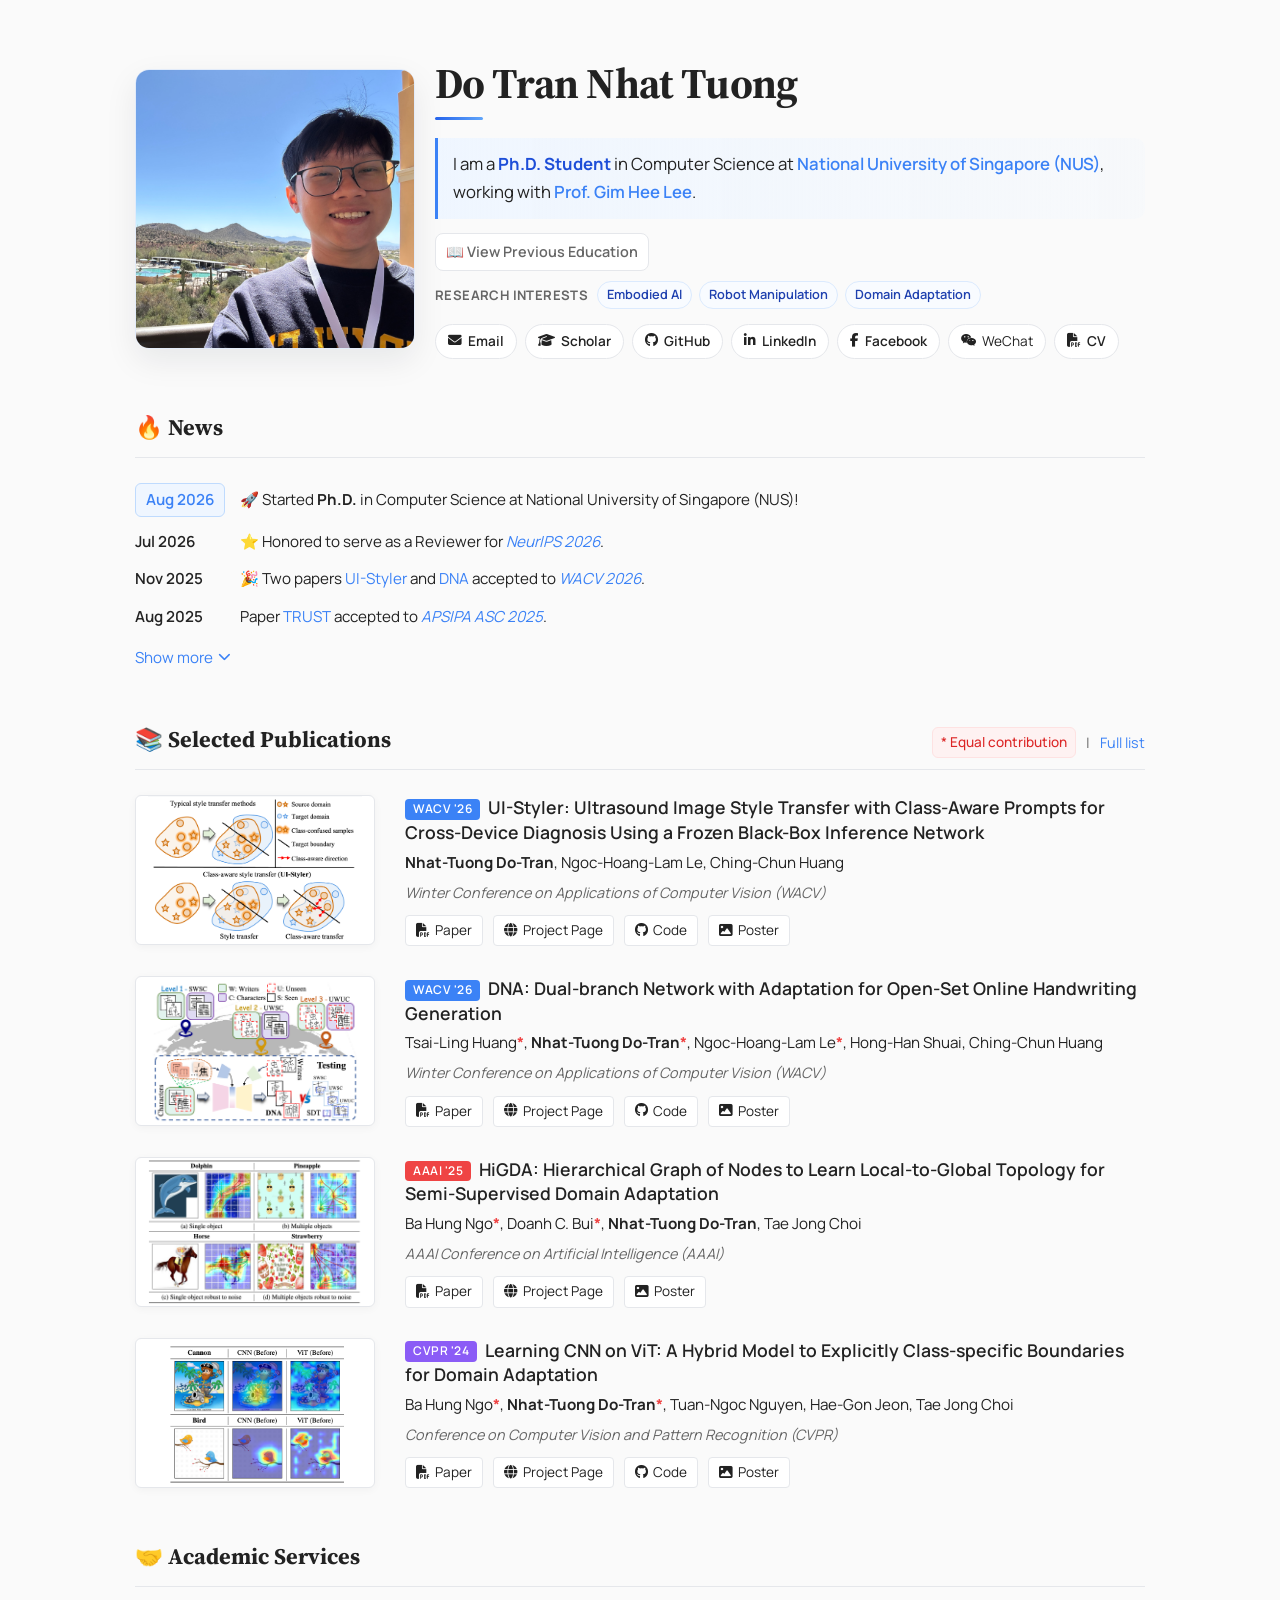
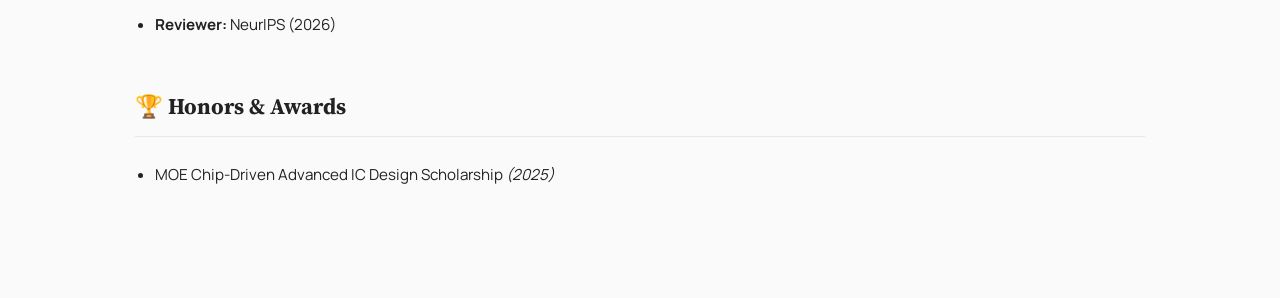
==== commit b21238af: "Update Profile" ====
--- a/index.html
+++ b/index.html
@@ -4,8 +4,8 @@
     <meta charset="UTF-8">
     <meta name="viewport" content="width=device-width, initial-scale=1.0">
     <title>Tuong | Personal Page</title>
-    <!-- Google Fonts: Inter -->
-    <link href="https://fonts.googleapis.com/css2?family=Inter:wght@300;400;500;600;700&display=swap" rel="stylesheet">
+    <!-- Google Fonts: Manrope + Source Serif 4 -->
+    <link href="https://fonts.googleapis.com/css2?family=Manrope:wght@400;500;600;700&family=Source+Serif+4:opsz,wght@8..60,600;8..60,700&display=swap" rel="stylesheet">
     <!-- FontAwesome icons -->
     <link rel="stylesheet" href="https://cdnjs.cloudflare.com/ajax/libs/font-awesome/6.4.0/css/all.min.css">
     <style>
@@ -26,7 +26,7 @@
         }
 
         body {
-            font-family: 'Inter', sans-serif;
+            font-family: 'Manrope', sans-serif;
             background-color: var(--bg-color);
             color: var(--text-main);
             line-height: 1.7;
@@ -34,7 +34,7 @@
         }
 
         .container {
-            max-width: 1000px;
+            max-width: 1050px;
             margin: 0 auto;
             padding: 60px 20px;
         }
@@ -59,25 +59,55 @@
         }
 
         .profile-img {
-            width: 250px; 
-            height: 250px; 
+            width: 280px; 
+            height: 280px; 
             object-fit: cover;
-            border-radius: 8px; 
-            box-shadow: 0 4px 20px rgba(0, 0, 0, 0.05);
+            border: 1px solid rgba(59, 130, 246, 0.12);
+            border-radius: 14px;
+            box-shadow: 0 12px 32px rgba(15, 23, 42, 0.08);
             flex-shrink: 0;
         }
 
         .profile-info h1 {
-            font-size: 2.3rem;
+            font-family: 'Source Serif 4', serif;
+            font-size: 2.65rem;
             font-weight: 700;
-            margin-bottom: 12px;
-            letter-spacing: -0.5px;
+            line-height: 1.1;
+            margin-bottom: 18px;
+            letter-spacing: -0.7px;
+        }
+
+        .profile-info h1::after {
+            content: '';
+            display: block;
+            width: 48px;
+            height: 3px;
+            margin-top: 10px;
+            border-radius: 999px;
+            background: linear-gradient(90deg, #2563eb, #60a5fa);
         }
 
         .profile-info p {
             font-size: 1.05rem;
             color: var(--text-main);
             margin-bottom: 8px;
+        }
+
+        .profile-intro {
+            padding: 12px 15px;
+            margin-bottom: 14px !important;
+            border-left: 3px solid #3b82f6;
+            border-radius: 0 10px 10px 0;
+            background: linear-gradient(90deg, #eff6ff 0%, rgba(239, 246, 255, 0.25) 100%);
+        }
+
+        .profile-intro strong {
+            color: #1d4ed8;
+            font-weight: 700;
+        }
+
+        .profile-info a {
+            font-weight: 600;
         }
         
         /* Education Dropdown Styles */
@@ -86,19 +116,31 @@
         }
         
         .edu-details summary {
-            font-size: 1.05rem;
+            padding: 6px 10px;
+            border: 1px solid var(--border-color);
+            border-radius: 8px;
+            background: var(--card-bg);
+            font-size: 0.9rem;
             color: var(--text-muted);
             cursor: pointer;
-            font-weight: 500;
+            font-weight: 600;
             display: inline-flex;
             align-items: center;
             gap: 5px;
             user-select: none;
-            transition: color 0.2s ease;
+            transition: color 0.2s ease, border-color 0.2s ease, background 0.2s ease;
         }
         
         .edu-details summary:hover {
             color: var(--link-color);
+            border-color: #bfdbfe;
+            background: #f8fbff;
+        }
+
+        .edu-details[open] summary {
+            color: #1d4ed8;
+            border-color: #bfdbfe;
+            background: #eff6ff;
         }
 
         .edu-details-content {
@@ -123,6 +165,34 @@
             to { opacity: 1; transform: translateY(0); }
         }
 
+        .research-interests {
+            display: flex;
+            align-items: center;
+            flex-wrap: wrap;
+            gap: 7px;
+            margin-top: 4px;
+        }
+
+        .research-label {
+            color: var(--text-muted);
+            font-size: 0.82rem;
+            font-weight: 700;
+            letter-spacing: 0.03em;
+            margin-right: 2px;
+            text-transform: uppercase;
+        }
+
+        .research-tag {
+            padding: 5px 9px;
+            border: 1px solid #dbeafe;
+            border-radius: 999px;
+            background: #f8fbff;
+            color: #1e40af;
+            font-size: 0.8rem;
+            font-weight: 600;
+            line-height: 1.2;
+        }
+
         /* Social Links & CV Button Styles */
         .social-links {
             display: flex;
@@ -170,8 +240,9 @@
         }
 
         .section-title {
+            font-family: 'Source Serif 4', serif;
             font-size: 1.4rem;
-            font-weight: 600;
+            font-weight: 700;
             color: var(--text-main);
         }
 
@@ -397,6 +468,19 @@
                 flex-direction: column;
                 text-align: center;
             }
+            .profile-info h1::after {
+                margin-left: auto;
+                margin-right: auto;
+            }
+            .profile-intro {
+                border-left: 0;
+                border-top: 3px solid #3b82f6;
+                border-radius: 10px;
+                text-align: left;
+            }
+            .research-interests {
+                justify-content: center;
+            }
             .social-links {
                 justify-content: center;
             }
@@ -430,18 +514,24 @@
             <img src="images/profile.PNG" alt="Do Tran Nhat Tuong" class="profile-img">
             <div class="profile-info">
                 <h1>Do Tran Nhat Tuong</h1>
-                <p>I am a <strong>Ph.D. Student</strong> in Computer Science at <a href="https://www.comp.nus.edu.sg/" target="_blank">National University of Singapore (NUS)</a>, working with <a href="https://www.comp.nus.edu.sg/~leegh/" target="_blank">Prof. Gim Hee Lee</a>.</p>
+                <p class="profile-intro">I am a <strong>Ph.D. Student</strong> in Computer Science at <a href="https://www.comp.nus.edu.sg/" target="_blank">National University of Singapore (NUS)</a>, working with <a href="https://www.comp.nus.edu.sg/~leegh/" target="_blank">Prof. Gim Hee Lee</a>.</p>
                 
                 <!-- Collapsible Education Details -->
                 <details class="edu-details">
                     <summary>📖 View Previous Education</summary>
                     <div class="edu-details-content">
                         <p>Previously, I received <strong>Master's</strong> degree in Computer Science at <a href="https://eecsigp.nycu.edu.tw/" target="_blank">National Yang Ming Chiao Tung University (NYCU)</a>, advised by <a href="https://nycu-acm.github.io/ACM_NYCU_website/" target="_blank">Prof. Ching-Chun Huang</a>.</p>
+                        <p>I have also been fortunate to build long-term collaborations with <a href="https://sites.google.com/site/hgjeoncv/" target="_blank">Prof. Hae-Gon Jeon</a>, <a href="https://dblp.org/pid/150/1657.html" target="_blank">Prof. Tae Jong Choi</a>, <a href="https://sites.google.com/view/bahungngo1991" target="_blank">Dr. Ba Hung Ngo</a>, and <a href="https://caodoanh2001.github.io/" target="_blank">Dr. Doanh C. Bui</a>.</p>
                         <p>Before that, I obtained <strong>Bachelor's</strong> degree at <a href="https://en.hcmute.edu.vn/" target="_blank">Ho Chi Minh City University of Technology and Education (HCMUTE)</a>, advised by <a href="mailto:hieuntr@hcmute.edu.vn">Trung-Hieu Nguyen</a> and <a href="https://scholar.google.com/citations?user=qJ7mWjoAAAAJ" target="_blank">Vu-Hoang Tran</a>.</p>
                     </div>
                 </details>
                 
-                <p><strong>Research interests:</strong> Embodied AI, Robot Manipulation, Domain Adaptation.</p>
+                <div class="research-interests" aria-label="Research interests">
+                    <span class="research-label">Research interests</span>
+                    <span class="research-tag">Embodied AI</span>
+                    <span class="research-tag">Robot Manipulation</span>
+                    <span class="research-tag">Domain Adaptation</span>
+                </div>
                 
                 <!-- Social & Contact Links -->
                 <div class="social-links">
@@ -473,7 +563,7 @@
                 </li>
                 <li class="news-item">
                     <div class="news-date">Nov 2025</div>
-                    <div>🎉 Papers <a href="https://dotrannhattuong.github.io/UIStyler/" target="_blank">UI-Styler</a> and <a href="https://arxiv.org/abs/2511.22064" target="_blank">DNA</a> accepted to <a href="https://wacv2026.thecvf.com/" target="_blank"><em>WACV 2026</em></a>.</div>
+                    <div>🎉 Two papers <a href="https://dotrannhattuong.github.io/UIStyler/" target="_blank">UI-Styler</a> and <a href="https://arxiv.org/abs/2511.22064" target="_blank">DNA</a> accepted to <a href="https://wacv2026.thecvf.com/" target="_blank"><em>WACV 2026</em></a>.</div>
                 </li>
                 <li class="news-item">
                     <div class="news-date">Aug 2025</div>
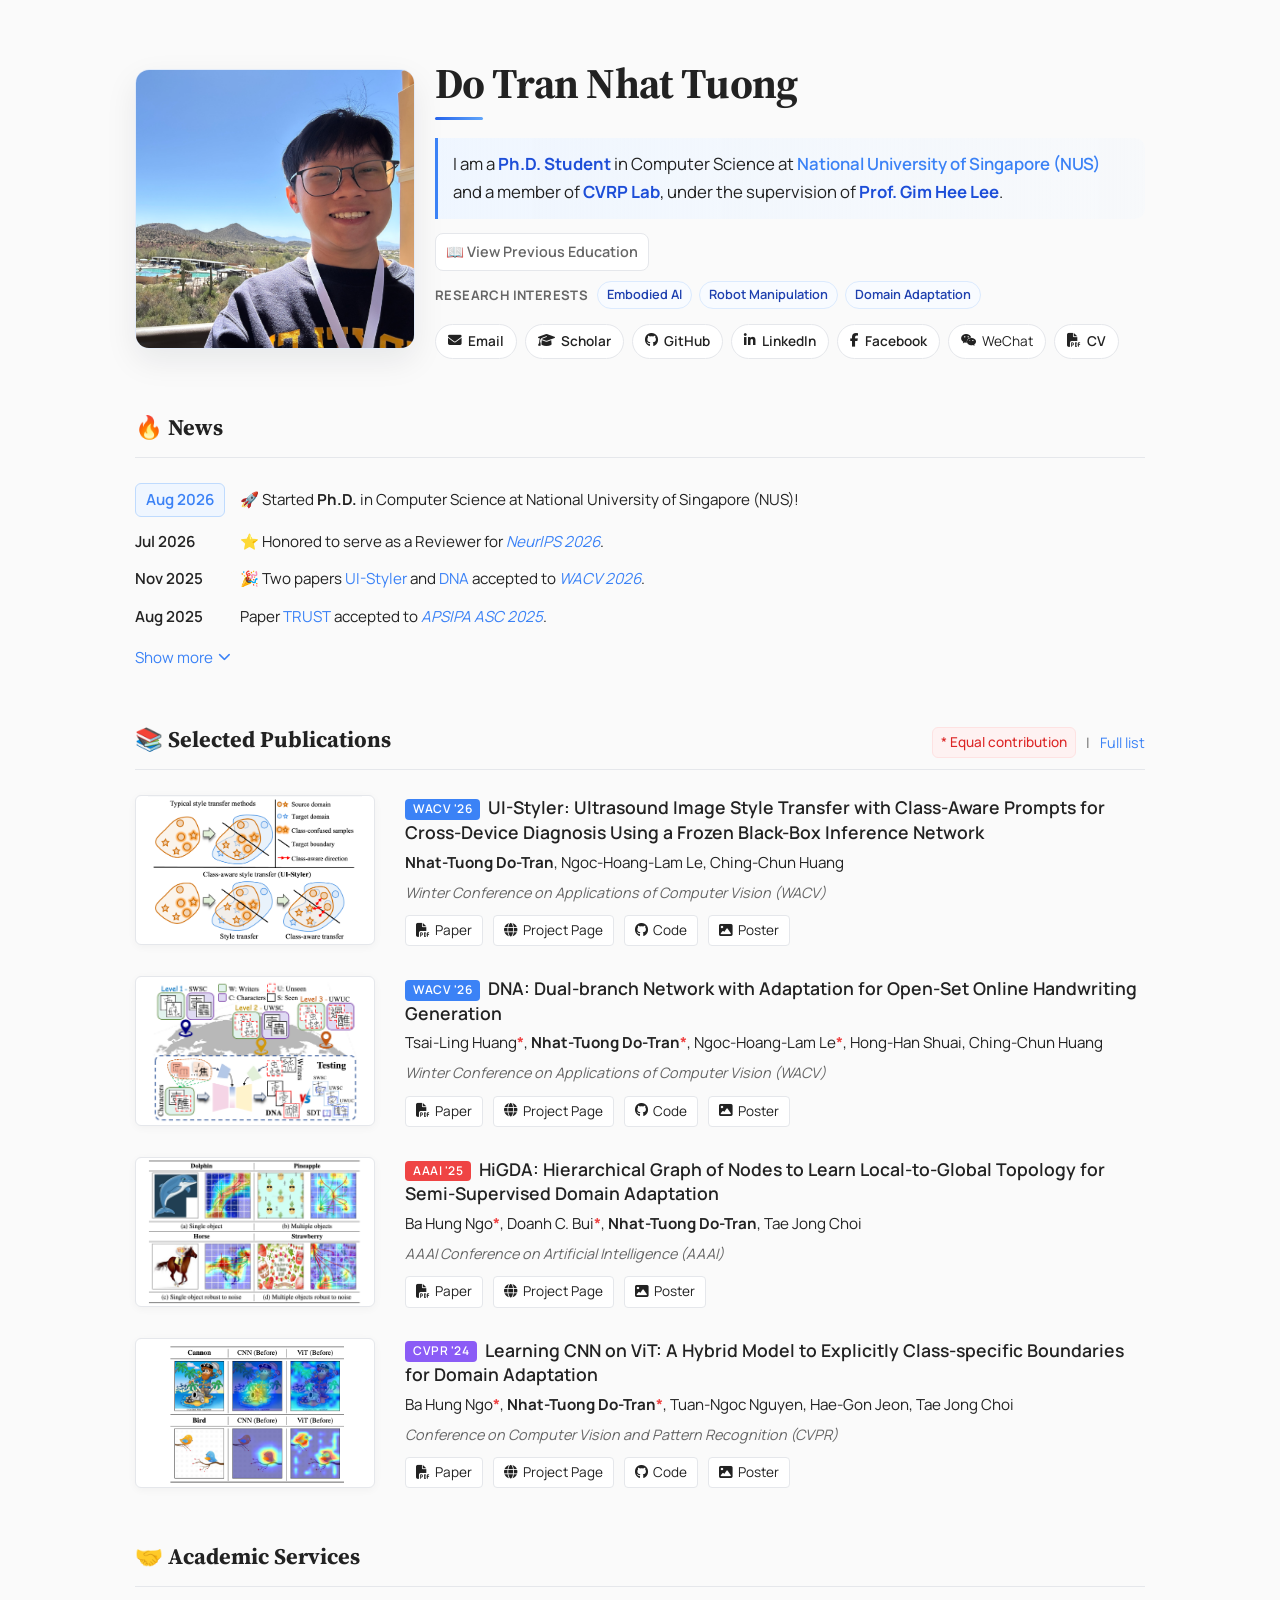
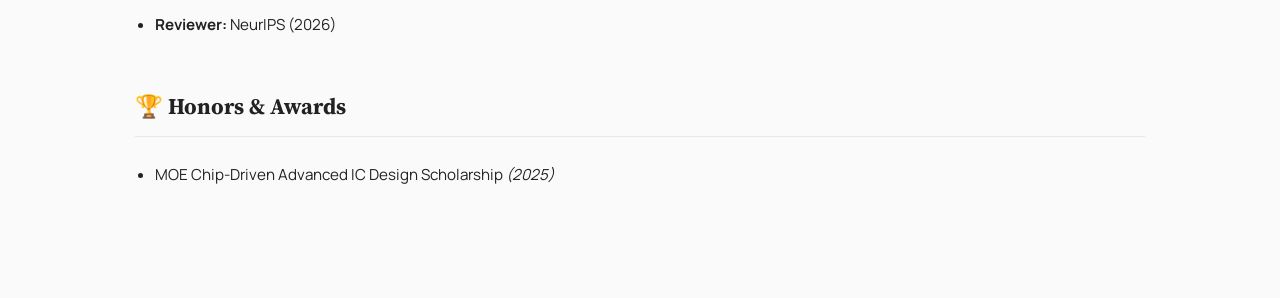
==== commit bbc2e9ad: "Update profile" ====
--- a/index.html
+++ b/index.html
@@ -106,6 +106,11 @@
             font-weight: 700;
         }
 
+        .academic-title {
+            color: #000;
+            font-weight: 700;
+        }
+
         .profile-info a {
             font-weight: 600;
         }
@@ -514,15 +519,15 @@
             <img src="images/profile.PNG" alt="Do Tran Nhat Tuong" class="profile-img">
             <div class="profile-info">
                 <h1>Do Tran Nhat Tuong</h1>
-                <p class="profile-intro">I am a <strong>Ph.D. Student</strong> in Computer Science at <a href="https://www.comp.nus.edu.sg/" target="_blank">National University of Singapore (NUS)</a>, working with <a href="https://www.comp.nus.edu.sg/~leegh/" target="_blank">Prof. Gim Hee Lee</a>.</p>
+                <p class="profile-intro">I am a <strong>Ph.D. Student</strong> in Computer Science at <a href="https://www.comp.nus.edu.sg/" target="_blank">National University of Singapore (NUS)</a> and a member of <a href="https://www.comp.nus.edu.sg/~leegh/#cvrp-lab" target="_blank"><strong>CVRP Lab</strong></a>, under the supervision of <strong class="academic-title">Prof. </strong><a href="https://www.comp.nus.edu.sg/~leegh/" target="_blank"><strong>Gim Hee Lee</strong></a>.</p>
                 
                 <!-- Collapsible Education Details -->
                 <details class="edu-details">
                     <summary>📖 View Previous Education</summary>
                     <div class="edu-details-content">
-                        <p>Previously, I received <strong>Master's</strong> degree in Computer Science at <a href="https://eecsigp.nycu.edu.tw/" target="_blank">National Yang Ming Chiao Tung University (NYCU)</a>, advised by <a href="https://nycu-acm.github.io/ACM_NYCU_website/" target="_blank">Prof. Ching-Chun Huang</a>.</p>
-                        <p>I have also been fortunate to build long-term collaborations with <a href="https://sites.google.com/site/hgjeoncv/" target="_blank">Prof. Hae-Gon Jeon</a>, <a href="https://dblp.org/pid/150/1657.html" target="_blank">Prof. Tae Jong Choi</a>, <a href="https://sites.google.com/view/bahungngo1991" target="_blank">Dr. Ba Hung Ngo</a>, and <a href="https://caodoanh2001.github.io/" target="_blank">Dr. Doanh C. Bui</a>.</p>
-                        <p>Before that, I obtained <strong>Bachelor's</strong> degree at <a href="https://en.hcmute.edu.vn/" target="_blank">Ho Chi Minh City University of Technology and Education (HCMUTE)</a>, advised by <a href="mailto:hieuntr@hcmute.edu.vn">Trung-Hieu Nguyen</a> and <a href="https://scholar.google.com/citations?user=qJ7mWjoAAAAJ" target="_blank">Vu-Hoang Tran</a>.</p>
+                        <p>Previously, I received <strong>Master's</strong> degree in Computer Science at <a href="https://eecsigp.nycu.edu.tw/" target="_blank"><strong>National Yang Ming Chiao Tung University (NYCU)</strong></a> as part of the <a href="https://nycu-acm.github.io/ACM_NYCU_website/" target="_blank"><strong>Applied Computing and Multimedia (ACM) Lab</strong></a>, under the guidance of <strong class="academic-title">Prof. </strong><a href="https://nycu-acm.github.io/ACM_NYCU_website/" target="_blank"><strong>Ching-Chun Huang</strong></a>.</p>
+                        <p>I have also been fortunate to build long-term collaborations with <strong class="academic-title">Prof. </strong><a href="https://sites.google.com/site/hgjeoncv/" target="_blank">Hae-Gon Jeon</a>, <strong class="academic-title">Prof. </strong><a href="https://dblp.org/pid/150/1657.html" target="_blank">Tae Jong Choi</a>, <strong class="academic-title">Dr. </strong><a href="https://sites.google.com/view/bahungngo1991" target="_blank">Ba Hung Ngo</a>, and <strong class="academic-title">Dr. </strong><a href="https://caodoanh2001.github.io/" target="_blank">Doanh C. Bui</a>.</p>
+                        <p>Before that, I obtained <strong>Bachelor's</strong> degree at <a href="https://en.hcmute.edu.vn/" target="_blank">Ho Chi Minh City University of Technology and Education (HCMUTE)</a> while conducting research with <strong>UTE-AI Lab</strong>, led by <strong class="academic-title">Dr. </strong><a href="https://scholar.google.com/citations?user=qJ7mWjoAAAAJ" target="_blank"><strong>Vu-Hoang Tran</strong></a>, with guidance from <strong class="academic-title">M.Sc. </strong><a href="mailto:hieuntr@hcmute.edu.vn"><strong>Trung-Hieu Nguyen</strong></a>.</p>
                     </div>
                 </details>
                 
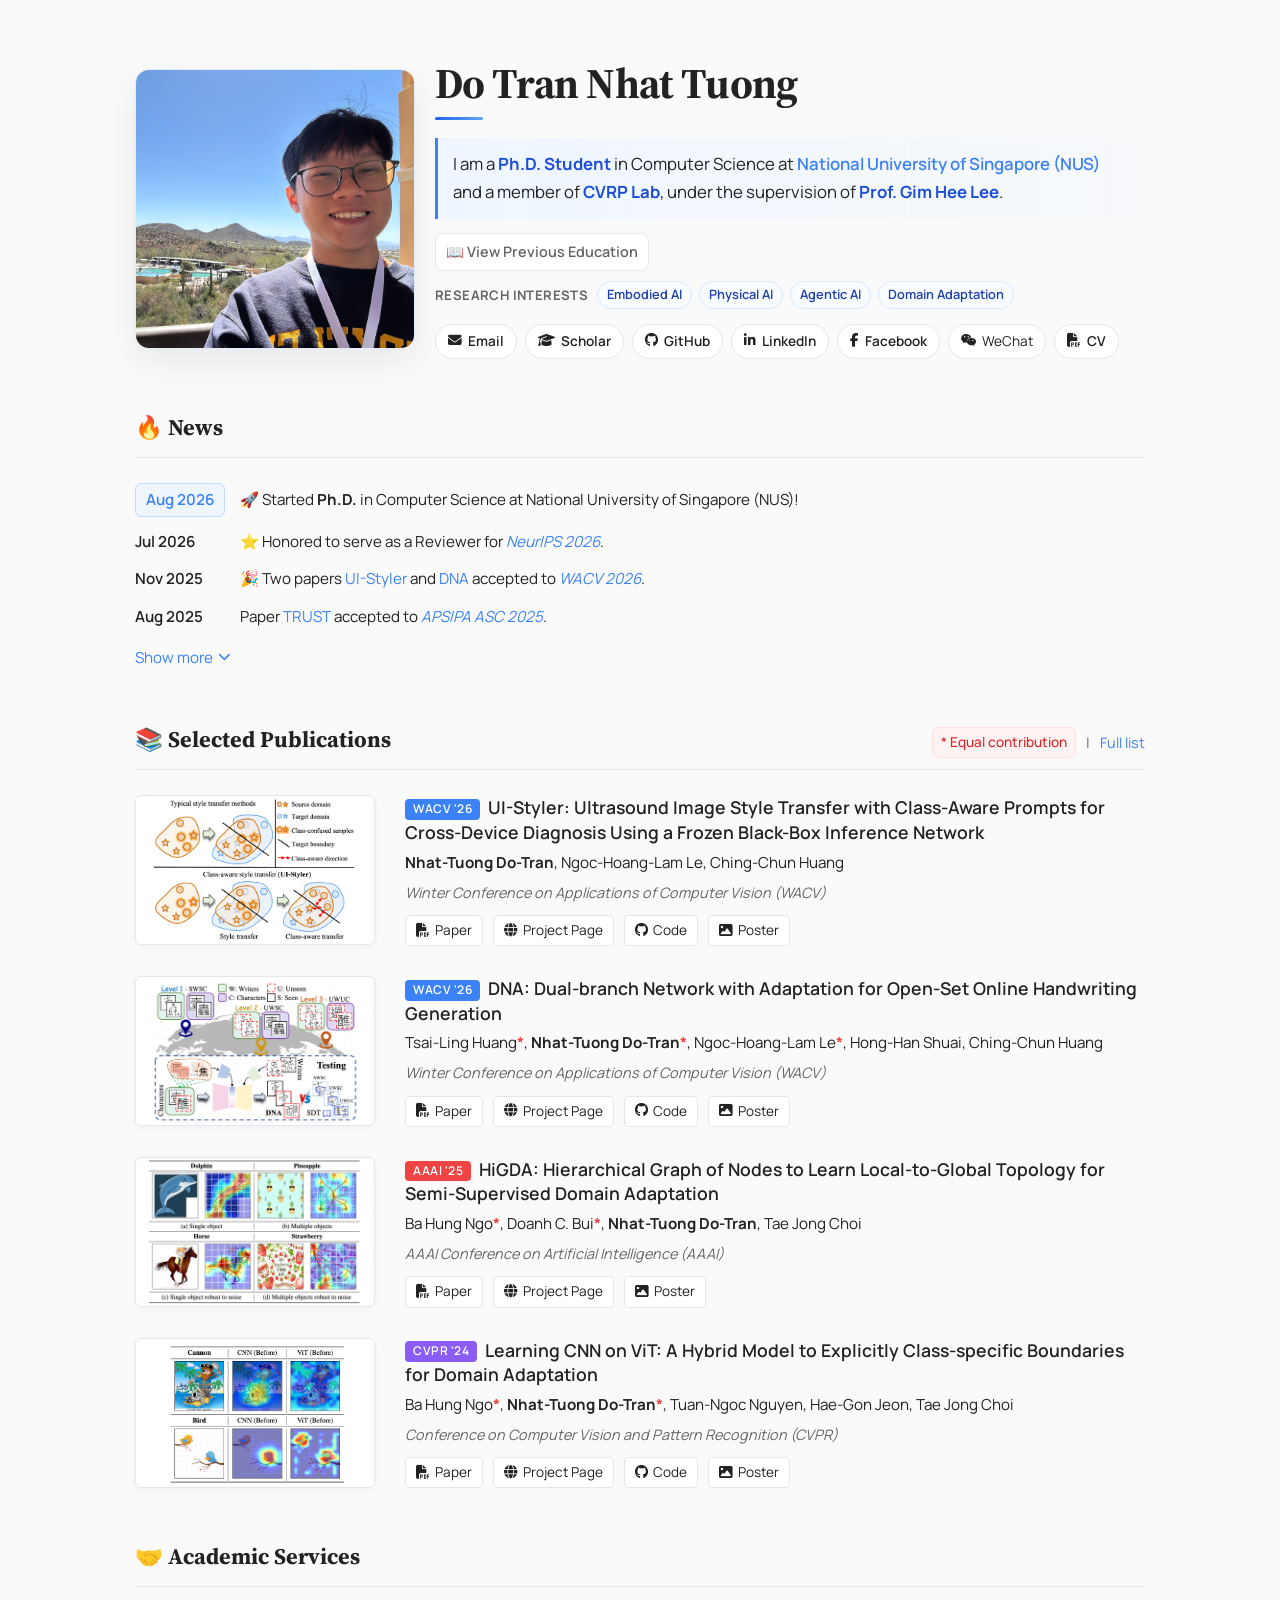
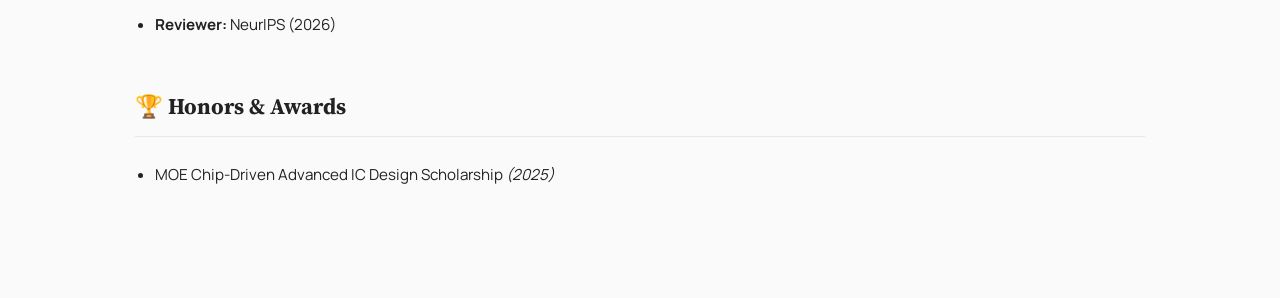
==== commit 753517ec: "Update keywords" ====
--- a/index.html
+++ b/index.html
@@ -534,7 +534,8 @@
                 <div class="research-interests" aria-label="Research interests">
                     <span class="research-label">Research interests</span>
                     <span class="research-tag">Embodied AI</span>
-                    <span class="research-tag">Robot Manipulation</span>
+                    <span class="research-tag">Physical AI</span>
+                    <span class="research-tag">Agentic AI</span>
                     <span class="research-tag">Domain Adaptation</span>
                 </div>
                 
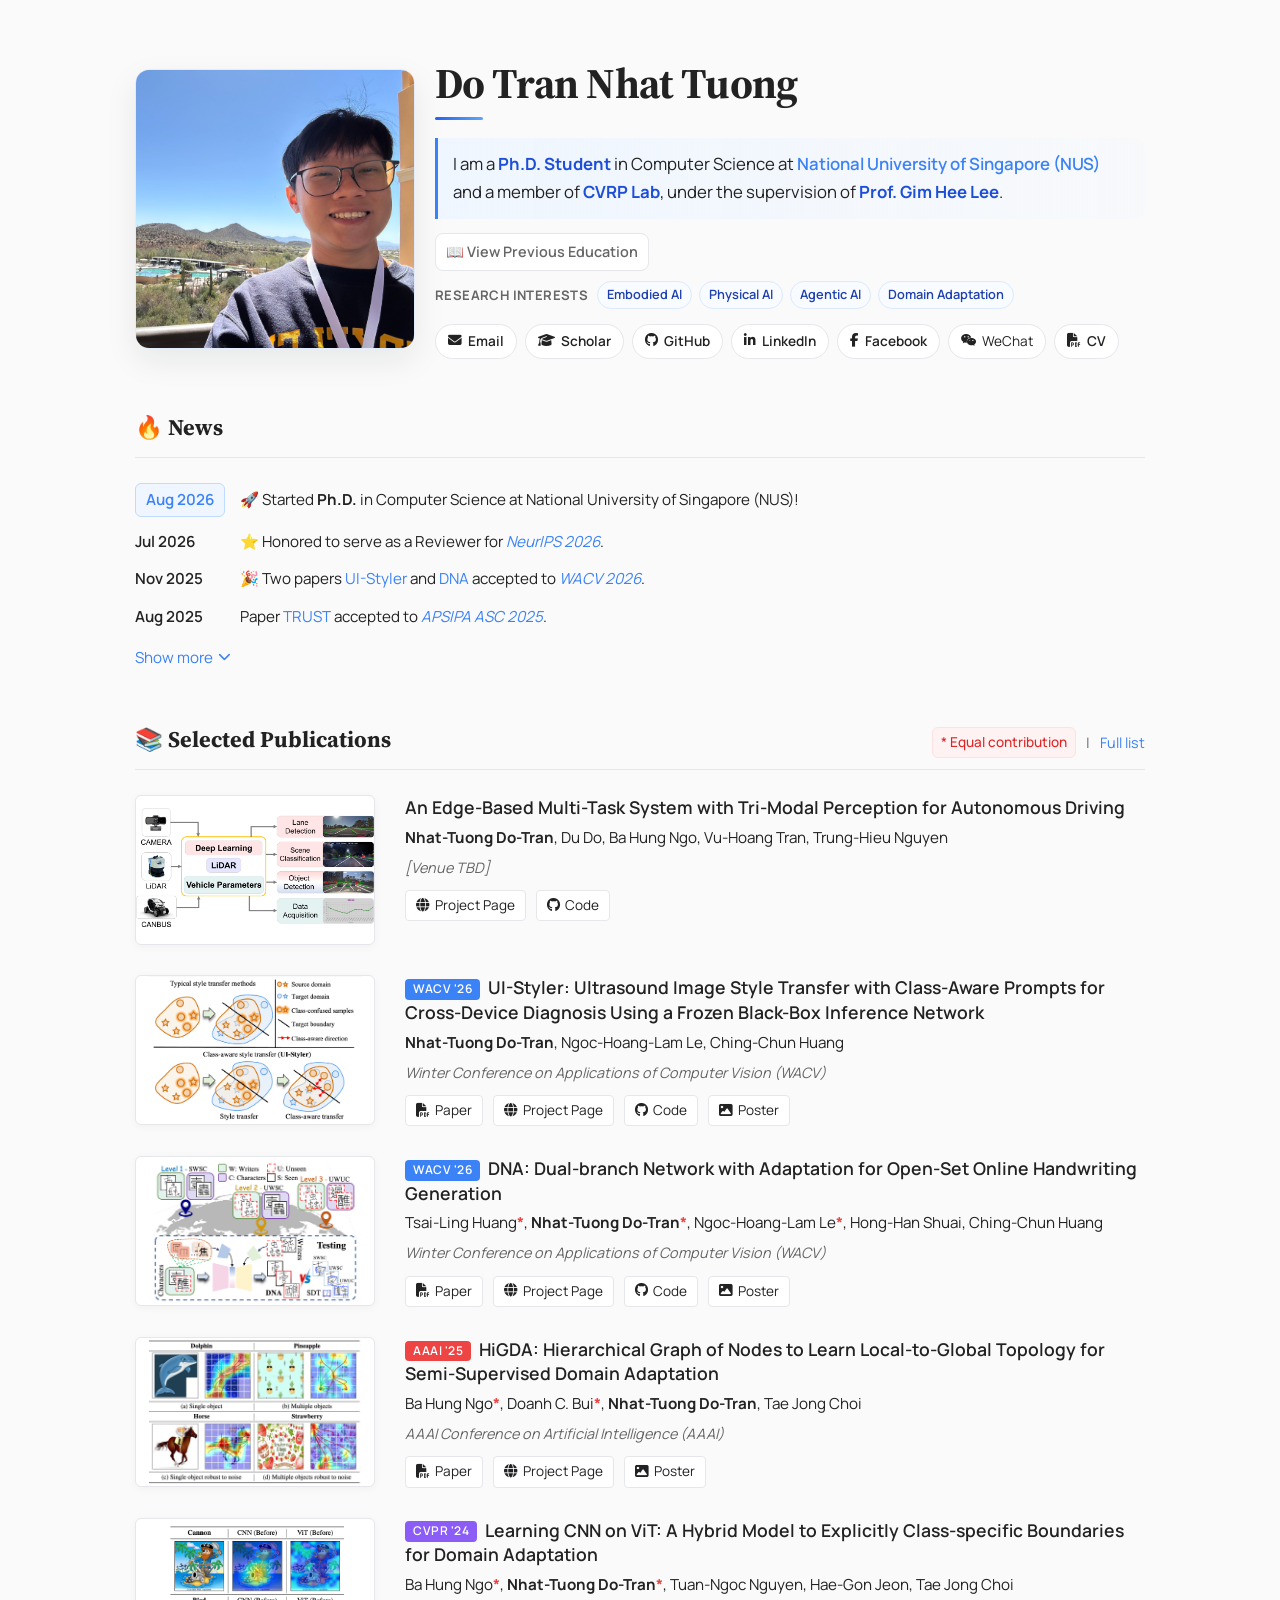
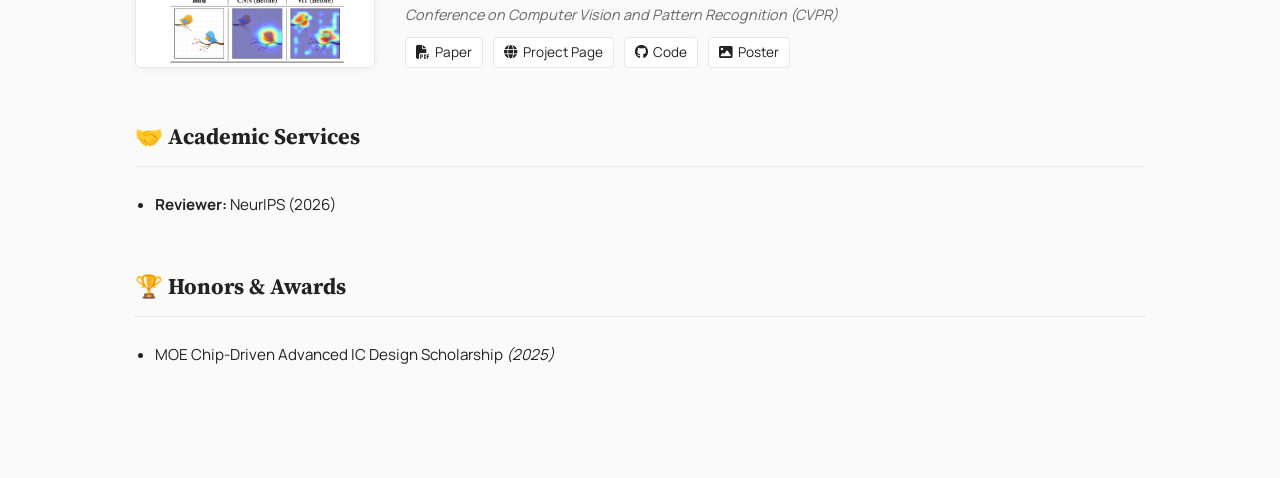
==== commit 75b7f9c7: "Add Multitasking project page Academic project page for "An Edge-Based Multi-Task System with Tri-Mo" ====
--- a/index.html
+++ b/index.html
@@ -628,6 +628,26 @@
                 </div>
             </div>
 
+            <!-- Publication 0: Tri-Modal Multitasking -->
+            <div class="paper-card">
+                <div class="paper-img-wrapper">
+                    <img src="images/Multitasking.png" alt="Edge-Based Multi-Task Tri-Modal Perception" class="paper-img">
+                </div>
+                <div class="paper-content">
+                    <div class="paper-title">
+                        An Edge-Based Multi-Task System with Tri-Modal Perception for Autonomous Driving
+                    </div>
+                    <div class="paper-authors">
+                        <strong>Nhat-Tuong Do-Tran</strong>, Du Do, Ba Hung Ngo, Vu-Hoang Tran, Trung-Hieu Nguyen
+                    </div>
+                    <div class="paper-venue">[Venue TBD]</div>
+                    <div class="paper-links">
+                        <a href="Multitasking/" target="_blank"><i class="fas fa-globe"></i> Project Page</a>
+                        <a href="https://github.com/dotrannhattuong/Multitasking-For-Autonomous" target="_blank"><i class="fab fa-github"></i> Code</a>
+                    </div>
+                </div>
+            </div>
+
             <!-- Publication 1: UI-Styler -->
             <div class="paper-card">
                 <div class="paper-img-wrapper">
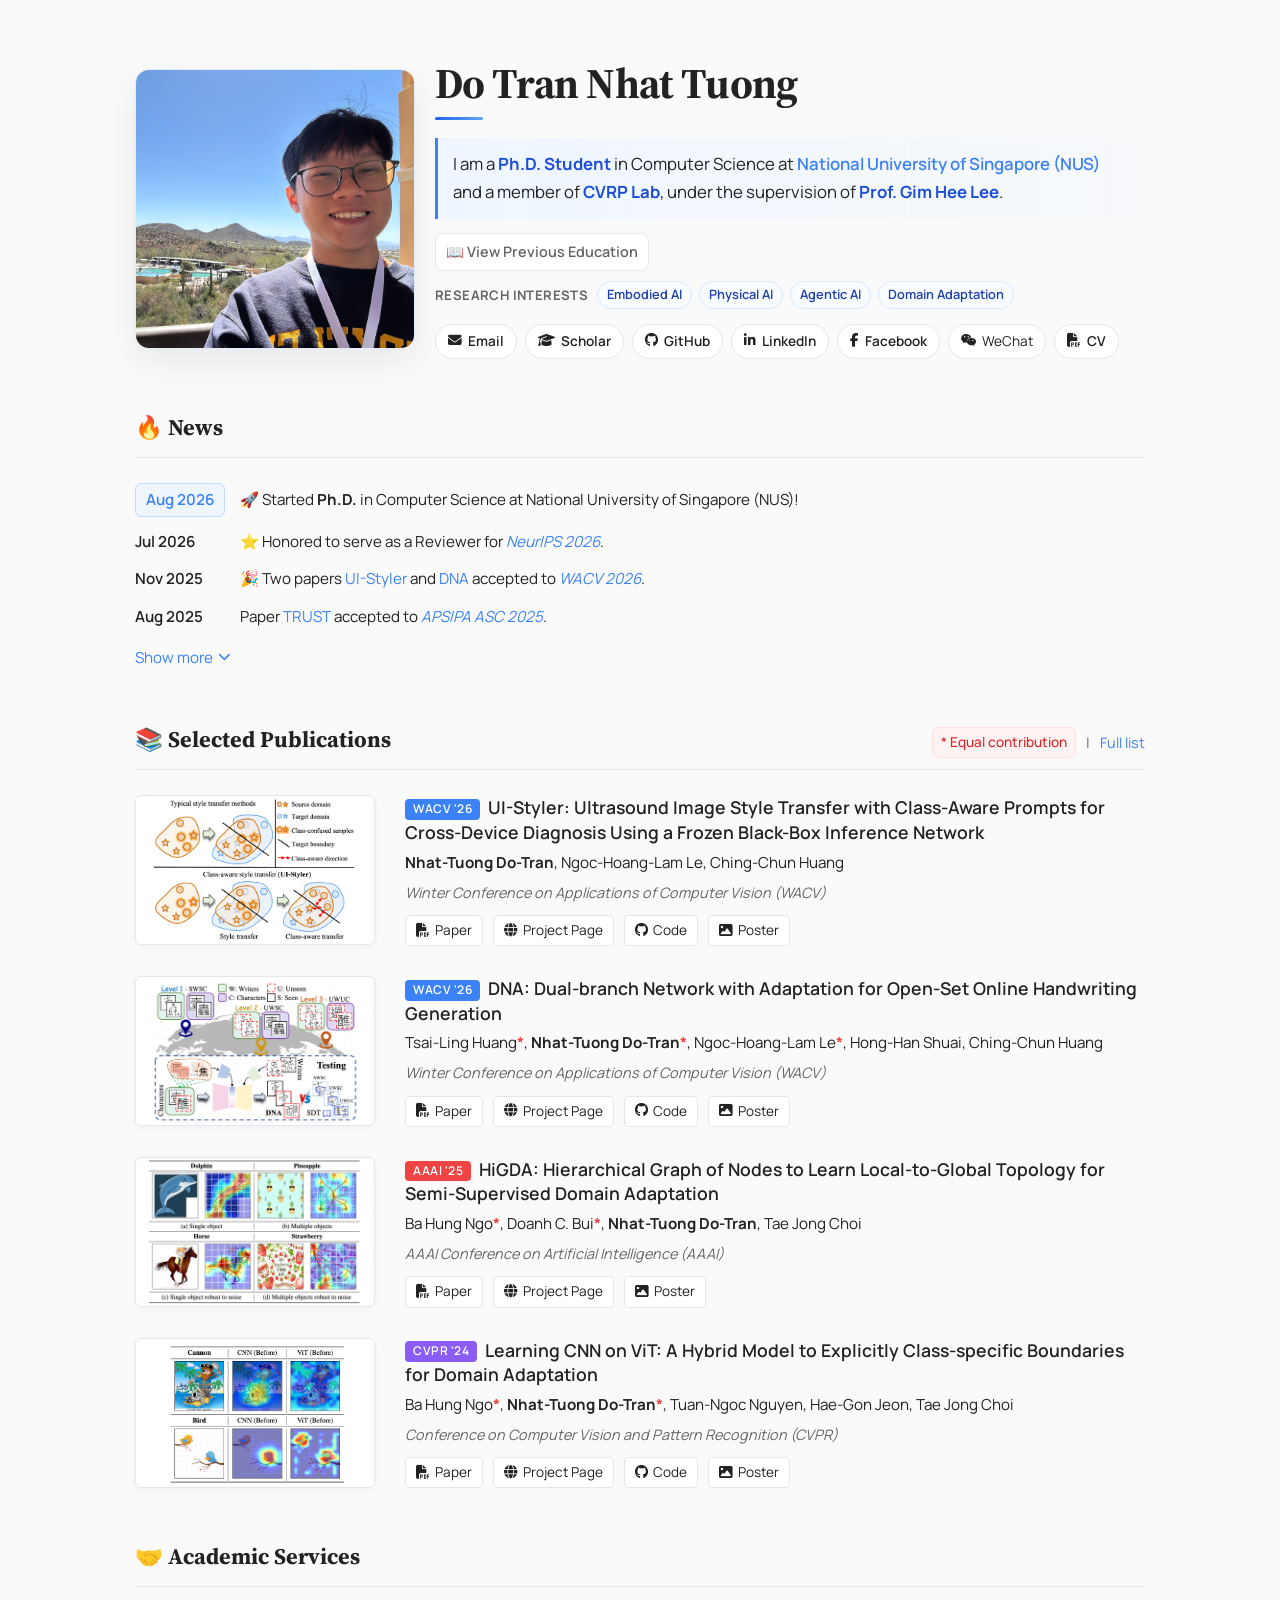
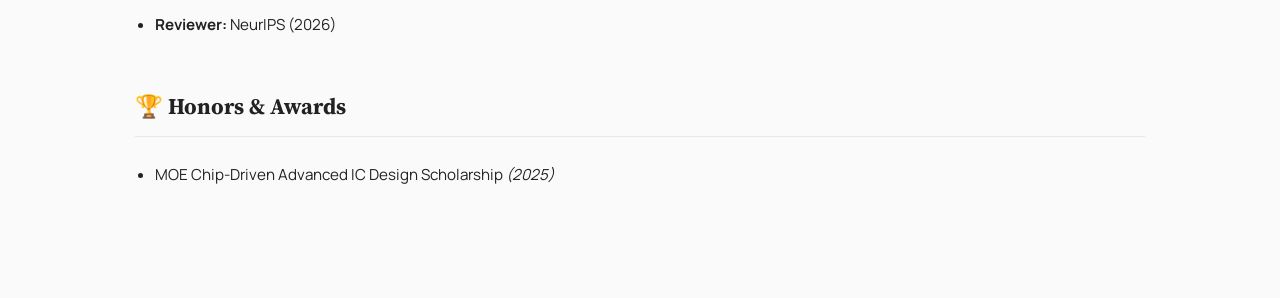
==== commit a4f98443: "Remove Multitasking publication card from homepage Reverting per request — title/authors not ready t" ====
--- a/index.html
+++ b/index.html
@@ -628,25 +628,6 @@
                 </div>
             </div>
 
-            <!-- Publication 0: Tri-Modal Multitasking -->
-            <div class="paper-card">
-                <div class="paper-img-wrapper">
-                    <img src="images/Multitasking.png" alt="Edge-Based Multi-Task Tri-Modal Perception" class="paper-img">
-                </div>
-                <div class="paper-content">
-                    <div class="paper-title">
-                        An Edge-Based Multi-Task System with Tri-Modal Perception for Autonomous Driving
-                    </div>
-                    <div class="paper-authors">
-                        <strong>Nhat-Tuong Do-Tran</strong>, Du Do, Ba Hung Ngo, Vu-Hoang Tran, Trung-Hieu Nguyen
-                    </div>
-                    <div class="paper-venue">[Venue TBD]</div>
-                    <div class="paper-links">
-                        <a href="Multitasking/" target="_blank"><i class="fas fa-globe"></i> Project Page</a>
-                        <a href="https://github.com/dotrannhattuong/Multitasking-For-Autonomous" target="_blank"><i class="fab fa-github"></i> Code</a>
-                    </div>
-                </div>
-            </div>
 
             <!-- Publication 1: UI-Styler -->
             <div class="paper-card">
